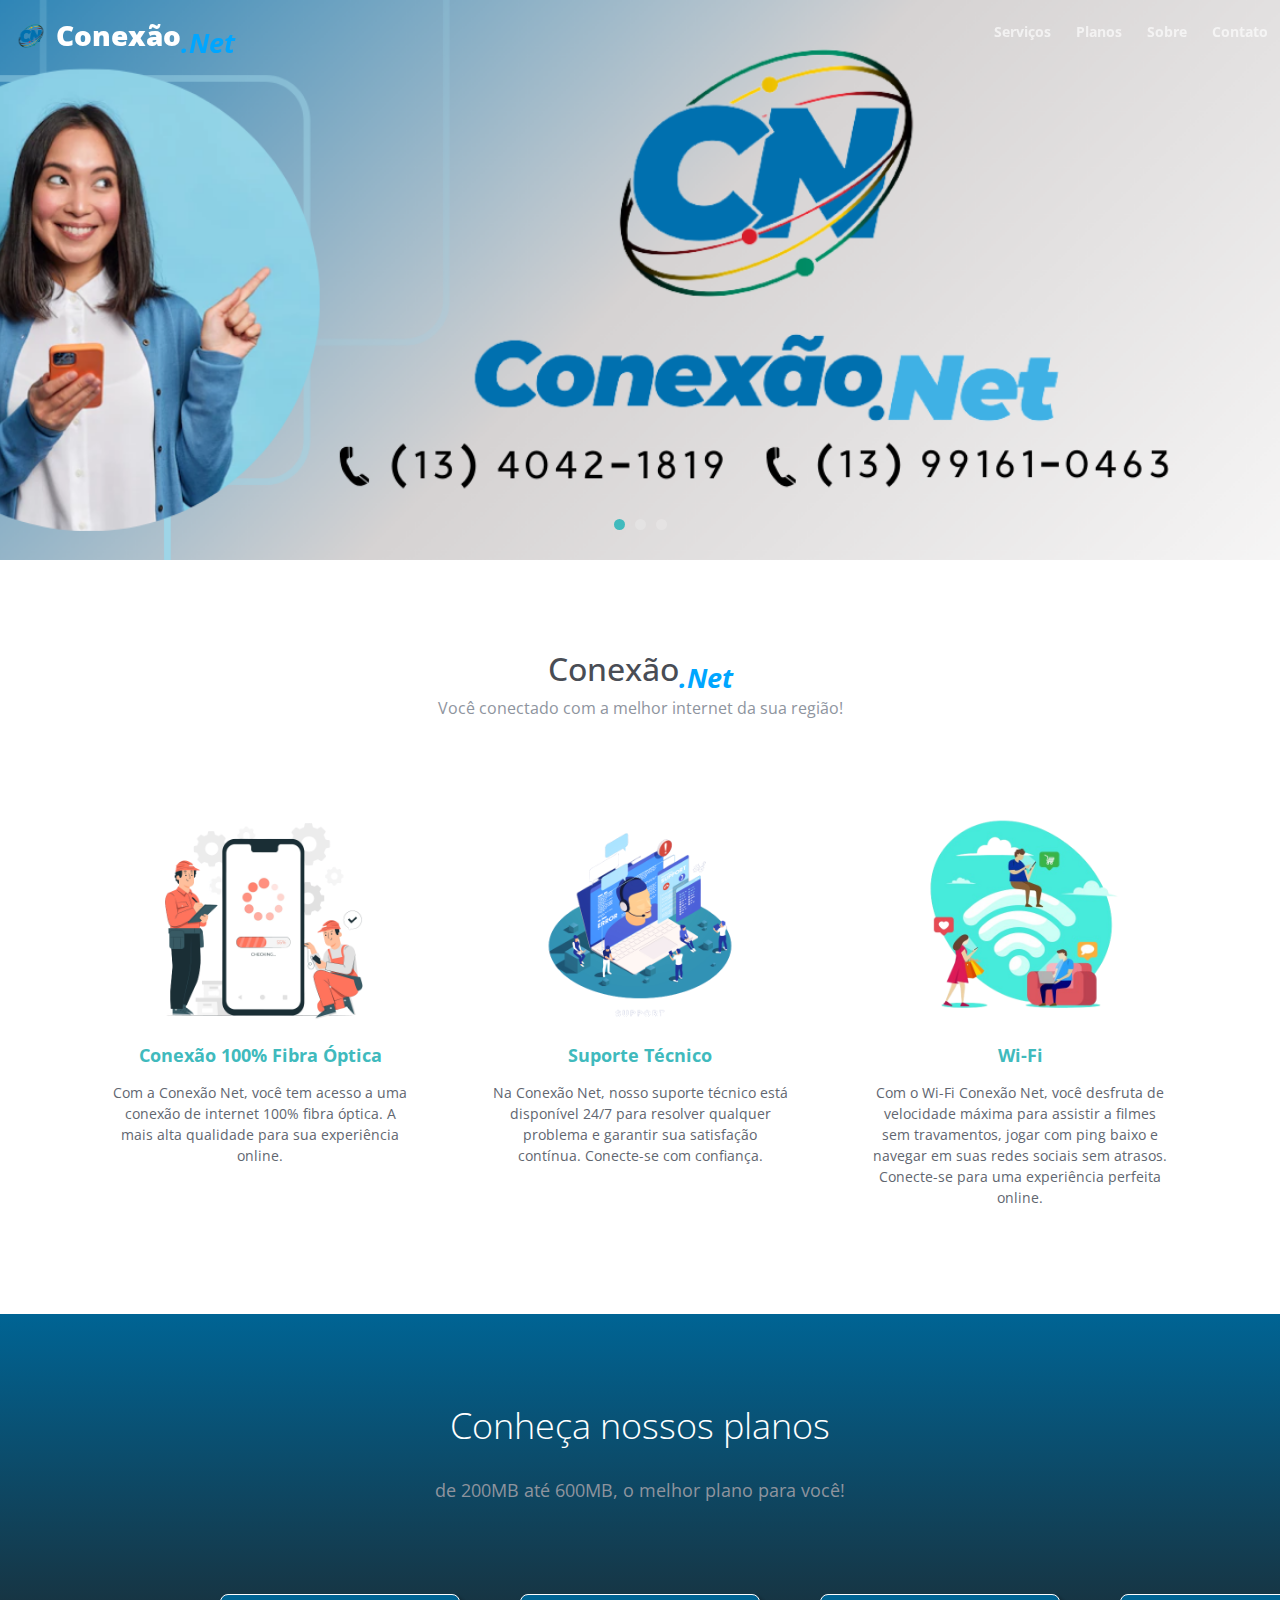
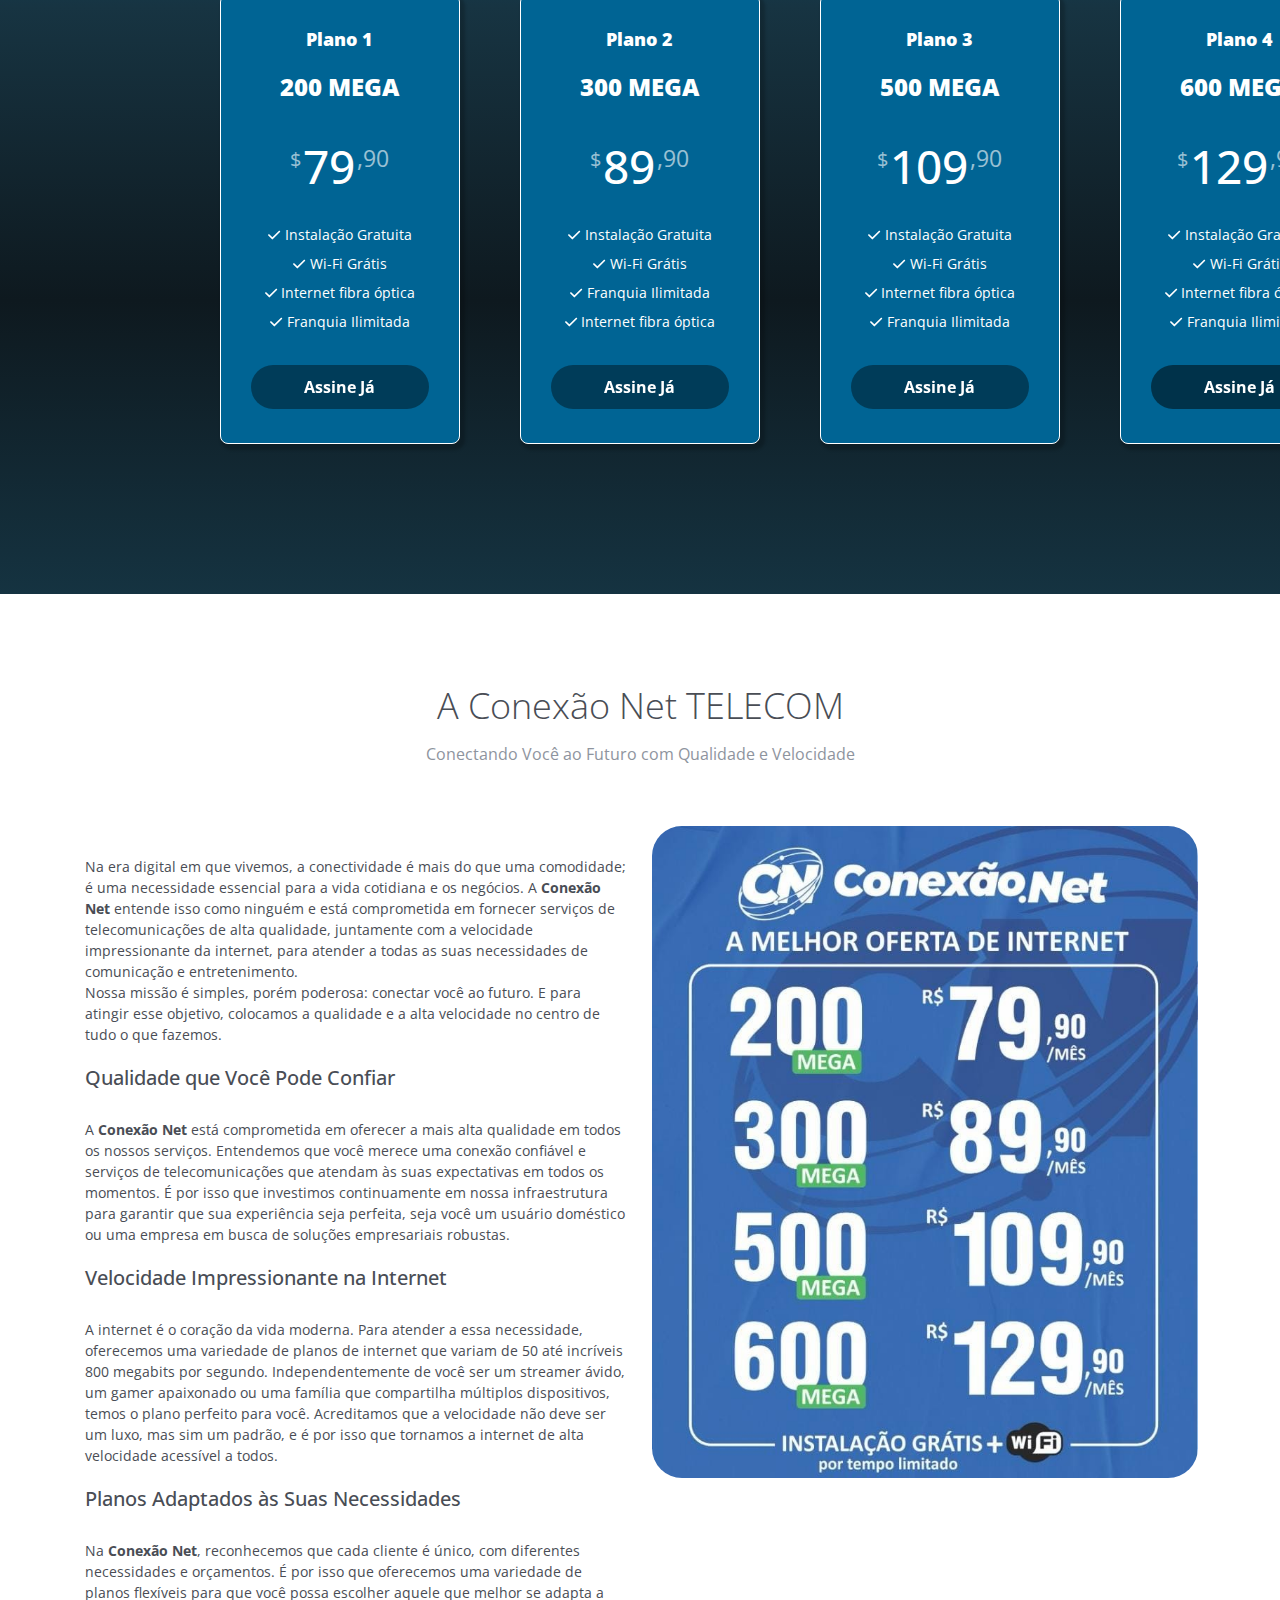
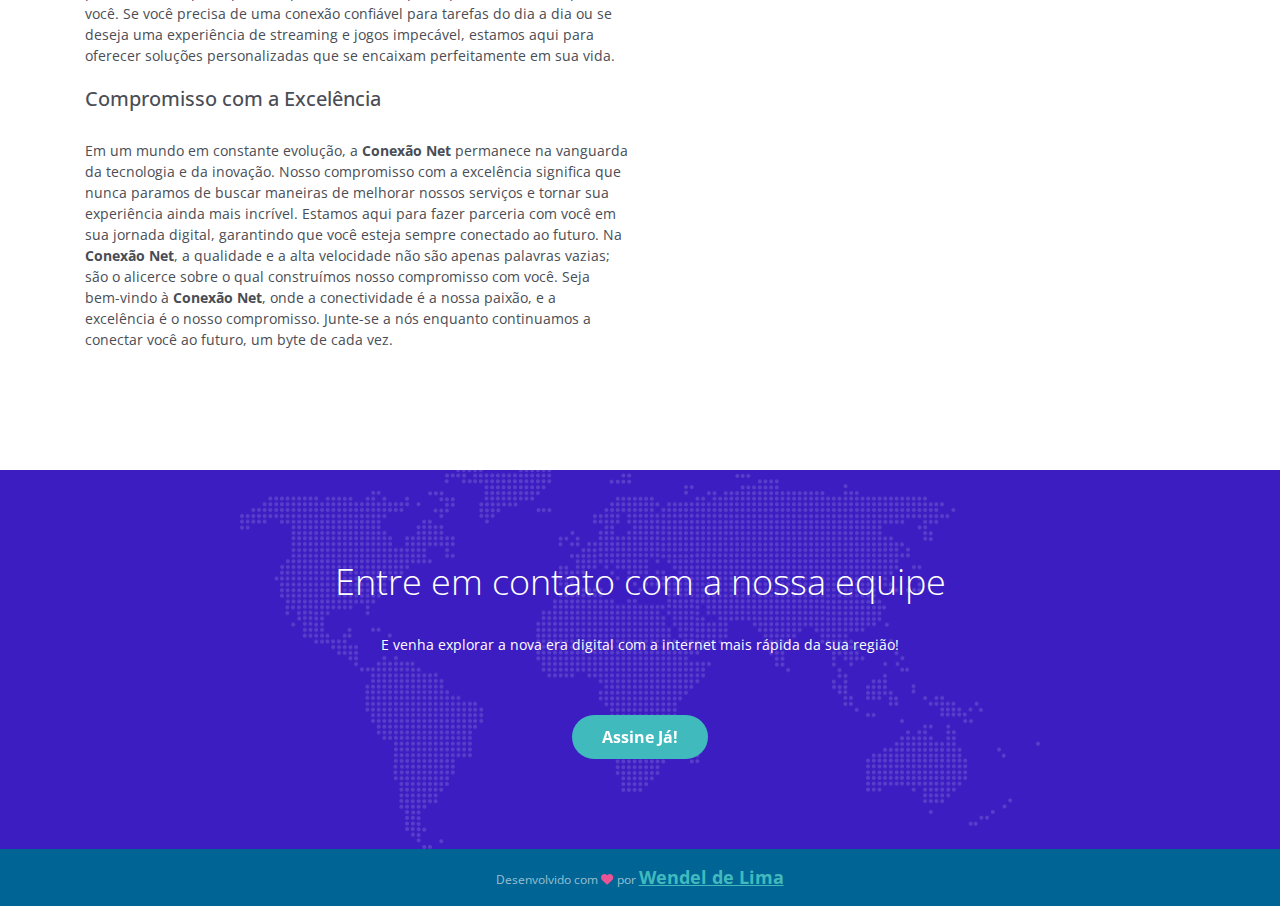
==== index.html @ 72bf48c4 "first commit" ====
<!DOCTYPE html>
<html lang="en">
  <head>
    <title>Conexão Net TELECOM</title>
    <!-- Meta -->
    <meta charset="utf-8" />
    <meta http-equiv="X-UA-Compatible" content="IE=edge" />
    <meta name="viewport" content="width=device-width, initial-scale=1.0" />
    <meta
      name="description"
      content="Bootstrap 5 landing page template for developers and startups"
    />
    <meta name="author" content="Xiaoying Riley at 3rd Wave Media" />
    <link rel="shortcut icon" href="logo.png" />
    <link
      href="https://fonts.googleapis.com/css?family=Open+Sans:300italic,400italic,600italic,700italic,800italic,400,300,600,700,800"
      rel="stylesheet"
      type="text/css"
    />
    <!-- FontAwesome JS-->
    <script defer src="assets/fontawesome/js/all.min.js"></script>
    <!-- Global CSS -->
    <link
      rel="stylesheet"
      href="assets/plugins/bootstrap/css/bootstrap.min.css"
    />
    <!-- Theme CSS -->
    <link id="theme-style" rel="stylesheet" href="assets/css/styles.css" />
  </head>

  <body>
    <!-- ******HEADER****** -->
    <header id="header" class="header">
      <nav class="main-nav navbar-expand-md" role="navigation">
        <div class="container-fluid position-relative">
          <a class="logo navbar-brand scrollto" href="#hero">
            <span class="logo-icon-wrapper"
              ><img class="logo-icon" src="assets/images/logo.png" alt="icon"
            /></span>
            <span class="text"
              ><span class="highlight">Conexão</span
              ><sub class="sub-text">.Net</sub></span
            >
          </a>
          <!--//logo-->

          <button
            class="navbar-toggler"
            type="button"
            data-bs-toggle="collapse"
            data-bs-target="#navbar-collapse"
            aria-controls="navbar-collapse"
            aria-expanded="false"
            aria-label="Toggle navigation"
          >
            <span class="icon-bar"></span>
            <span class="icon-bar"></span>
            <span class="icon-bar"></span></button
          ><!--//nav-toggle-->

          <div id="navbar-collapse" class="navbar-collapse collapse">
            <ul class="nav navbar-nav ms-md-auto">
              <li class="nav-item">
                <a class="nav-link scrollto" href="#about">Serviços</a>
              </li>
              <li class="nav-item">
                <a class="nav-link scrollto" href="#testimonials">Planos</a>
              </li>
              <li class="nav-item">
                <a class="nav-link scrollto" href="#features">Sobre</a>
              </li>
              <!-- <li class="nav-item">
                <a class="nav-link scrollto" href="#team">Team</a>
              </li>
              <li class="nav-item">
                <a class="nav-link scrollto" href="#pricing">Planos</a>
              </li> -->
              <li class="nav-item">
                <a class="nav-link scrollto" href="#contact">Contato</a>
              </li>
            </ul>
            <!--//nav-->
          </div>
          <!--//navabr-collapse-->
        </div>
        <!--//container-->
      </nav>
      <!--//main-nav-->
    </header>
    <!--//header-->

    <div id="hero" class="hero-section">
      <div
        id="hero-carousel"
        class="hero-carousel carousel carousel-fade slide"
        data-bs-ride="carousel"
        data-bs-interval="10000"
      >
        <div class="figure-holder-wrapper">
          <div class="container">
            <div class="row justify-content-end">
              <!-- <div class="figure-holder">
                <img
                  class="figure-image img-fluid"
                  src="assets/images/backgroundTop.gif"
                  alt="image"
                />
              </div> -->
              <!--//figure-holder-->
            </div>
            <!--//row-->
          </div>
          <!--//container-->
        </div>
        <!--//figure-holder-wrapper-->

        <!-- Indicators -->
        <div class="carousel-indicators">
          <button
            type="button"
            class="active"
            data-bs-slide-to="0"
            data-bs-target="#hero-carousel"
            aria-current="true"
            aria-label="Slide 1"
          ></button>
          <button
            type="button"
            data-bs-slide-to="1"
            data-bs-target="#hero-carousel"
            aria-label="Slide 2"
          ></button>
          <button
            type="button"
            data-bs-slide-to="2"
            data-bs-target="#hero-carousel"
            aria-label="Slide 3"
          ></button>
        </div>

        <!-- Wrapper for slides -->
        <div class="carousel-inner">
          <div class="carousel-item item-1 active">
            <div class="item-content container">
              <div class="item-content-inner">
                <!-- <h2 class="heading">
                  AppKit Landing is the perfect landing page template
                  <br class="d-none d-md-block" />for your product
                </h2>
                <p class="intro">
                  It helps you to build a beautiful and effective landing page
                  to promote your product or side project!
                </p>
                <a
                  class="btn btn-primary btn-cta"
                  href="https://wa.me/13991610463/?text=Ol%C3%A1%2C%20Conexão Net%20TELECOM!%20Vim%20pelo%20site%20e%20quero%20contratar%20um%20plano."
                  target="_blank"
                  >Download Now</a
                > -->
              </div>
              <!--//item-content-inner-->
            </div>
            <!--//item-content-->
          </div>
          <!--//item-->

          <div class="carousel-item item-2">
            <div class="item-content container">
              <div class="item-content-inner"></div>
              <!--//item-content-inner-->
            </div>
          </div>
          <!--//item-->

          <div class="carousel-item item-3">
            <div class="item-content container">
              <div class="item-content-inner">
                <!-- <h2 class="heading">Ready to build outstanding product?</h2>
                <p class="intro">
               
                </p>
                <a
                  class="btn btn-primary btn-cta"
                  href="https://wa.me/13991610463/?text=Ol%C3%A1%2C%20Conexão Net%20TELECOM!%20Vim%20pelo%20site%20e%20quero%20contratar%20um%20plano."
                  target="_blank"
                  >Get Started</a
                > -->
              </div>
              <!--//item-content-inner-->
            </div>
          </div>
          <!--//item-->
        </div>
        <!--//carousel-inner-->
      </div>
      <!--//carousel-->
    </div>
    <!--//hero-->

    <div id="about" class="about-section">
      <div class="container text-center">
        <h2 class="text">
          <span class="highlight">Conexão</span><sub class="sub-text">.Net</sub>
        </h2>
        <p class="intro">Você conectado com a melhor internet da sua região!</p>
        <!-- <ul class="technologies list-inline">
          <li class="list-inline-item">
            <img src="assets/images/logo-html5.svg" alt="HTML5" />
          </li>
          <li class="list-inline-item">
            <img src="assets/images/logo-css3.svg" alt="CSS3" />
          </li>
          <li class="list-inline-item">
            <img src="assets/images/logo-bootstrap.svg" alt="Bootstrap" />
          </li>
          <li class="list-inline-item">
            <img src="assets/images/logo-js.svg" alt="JavaScript" />
          </li>
          <li class="list-inline-item">
            <img src="assets/images/logo-sass.svg" alt="Sass" />
          </li>
        </ul> -->

        <div class="items-wrapper row">
          <div class="item col-md-4 col-12">
            <div class="item-inner">
              <div class="figure-holder">
                <img
                  class="figure-image fig-img"
                  src="assets/images/figure-1.png"
                  alt="image"
                />
              </div>
              <!--//figure-holder-->
              <h3 class="item-title">Conexão 100% Fibra Óptica</h3>
              <div class="item-desc mb-3">
                Com a Conexão Net, você tem acesso a uma conexão de internet
                100% fibra óptica. A mais alta qualidade para sua experiência
                online.
              </div>
              <!--//item-desc-->
            </div>
            <!--//item-inner-->
          </div>
          <!--//item-->
          <div class="item col-md-4 col-12">
            <div class="item-inner">
              <div class="figure-holder">
                <img
                  class="figure-image"
                  src="assets/images/figure-2.png"
                  alt="image"
                />
              </div>
              <!--//figure-holder-->
              <h3 class="item-title">Suporte Técnico</h3>
              <div class="item-desc mb-3">
                Na Conexão Net, nosso suporte técnico está disponível 24/7 para
                resolver qualquer problema e garantir sua satisfação contínua.
                Conecte-se com confiança.
              </div>
              <!--//item-desc-->
            </div>
            <!--//item-inner-->
          </div>
          <!--//item-->
          <div class="item col-md-4 col-12">
            <div class="item-inner">
              <div class="figure-holder">
                <img
                  class="figure-image"
                  src="assets/images/figure-3.png"
                  alt="image"
                />
              </div>
              <!--//figure-holder-->
              <h3 class="item-title">Wi-Fi</h3>
              <div class="item-desc mb-3">
                Com o Wi-Fi Conexão Net, você desfruta de velocidade máxima para
                assistir a filmes sem travamentos, jogar com ping baixo e
                navegar em suas redes sociais sem atrasos. Conecte-se para uma
                experiência perfeita online.
              </div>
              <!--//item-desc-->
            </div>
            <!--//item-inner-->
          </div>
          <!--//item-->
        </div>
        <!--//items-wrapper-->
      </div>
      <!--//container-->
    </div>
    <!--//about-section-->

    <div id="testimonials" class="testimonials-section text-center">
      <h2 class="section-title text-center">Conheça nossos planos</h2>
      <div class="intro text-center">
        de 200MB até 600MB, o melhor plano para você!
      </div>
      <div class="pricing-wrapper">
        <div class="item items col-md-4 col-12">
          <div class="item-inner">
            <h3 class="item-heading">
              Plano 1<br />
              <span class="item-heading-desc"><b>200 MEGA</b><br /> </span>
            </h3>
            <div class="price-figure">
              <span class="currency">$</span>
              <span class="number">79</span>
              <span class="cent">,90</span>
            </div>
            <!--//price-figure-->
            <ul class="list-unstyled mb-3">
              <li class="mb-2">
                <i class="fa-solid fa-check"></i> Instalação Gratuita
              </li>
              <li class="mb-2">
                <i class="fa-solid fa-check"></i> Wi-Fi Grátis
              </li>
              <li class="mb-2">
                <i class="fa-solid fa-check"></i> Internet fibra óptica
              </li>
              <li class="mb-2">
                <i class="fa-solid fa-check"></i> Franquia Ilimitada
              </li>
            </ul>

            <a
              class="btn btn-inverse btn-hover btn-cta"
              href="https://wa.me/13991610463/?text=Ol%C3%A1%2C%20Conexão Net%20TELECOM!%20Vim%20pelo%20site%20e%20quero%20contratar%20um%20plano."
              >Assine Já</a
            >
          </div>
          <!--//item-inner-->
        </div>
        <!--//item-->
        <div class="item items col-md-4 col-12">
          <div class="item-inner">
            <h3 class="item-heading">
              Plano 2<br />
              <span class="item-heading-desc"><b>300 MEGA</b> <br /> </span>
            </h3>

            <div class="price-figure">
              <span class="currency">$</span>
              <span class="number">89</span>
              <span class="cent">,90</span>
            </div>
            <!--//price-figure-->
            <ul class="list-unstyled mb-3">
              <li class="mb-2">
                <i class="fa-solid fa-check"></i> Instalação Gratuita
              </li>
              <li class="mb-2">
                <i class="fa-solid fa-check"></i> Wi-Fi Grátis
              </li>
              <li class="mb-2">
                <i class="fa-solid fa-check"></i> Franquia Ilimitada
              </li>
              <li class="mb-2">
                <i class="fa-solid fa-check"></i> Internet fibra óptica
              </li>
            </ul>
            <a
              class="btn btn-inverse btn-hover btn-cta"
              href="https://wa.me/13991610463/?text=Ol%C3%A1%2C%20Conexão Net%20TELECOM!%20Vim%20pelo%20site%20e%20quero%20contratar%20um%20plano."
              >Assine Já</a
            >
          </div>
          <!--//item-inner-->
        </div>
        <!--//item-->

        <div class="item items col-md-4 col-12">
          <div class="item-inner">
            <h3 class="item-heading">
              Plano 3<br />
              <span class="item-heading-desc"><b>500 MEGA</b> <br /> </span>
            </h3>
            <div class="price-figure">
              <span class="currency">$</span>
              <span class="number">109</span>
              <span class="cent">,90</span>
            </div>
            <!--//price-figure-->
            <ul class="list-unstyled mb-3">
              <li class="mb-2">
                <i class="fa-solid fa-check"></i> Instalação Gratuita
              </li>
              <li class="mb-2">
                <i class="fa-solid fa-check"></i> Wi-Fi Grátis
              </li>
              <li class="mb-2">
                <i class="fa-solid fa-check"></i> Internet fibra óptica
              </li>
              <li class="mb-2">
                <i class="fa-solid fa-check"></i> Franquia Ilimitada
              </li>
            </ul>

            <a
              class="btn btn-inverse btn-hover btn-cta"
              href="https://wa.me/13991610463/?text=Ol%C3%A1%2C%20Conexão Net%20TELECOM!%20Vim%20pelo%20site%20e%20quero%20contratar%20um%20plano."
              target="_blank"
              >Assine Já</a
            >
          </div>
          <!--//item-inner-->
        </div>
        <!--//item-->

        <div class="item items col-md-4 col-12">
          <div class="item-inner">
            <h3 class="item-heading">
              Plano 4<br /><span class="item-heading-desc"
                ><b>600 MEGA</b> <br />
              </span>
            </h3>
            <div class="price-figure">
              <span class="currency">$</span>
              <span class="number">129</span>
              <span class="cent">,90</span>
            </div>
            <!--//price-figure-->
            <ul class="list-unstyled mb-3">
              <li class="mb-2">
                <i class="fa-solid fa-check"></i> Instalação Gratuita
              </li>
              <li class="mb-2">
                <i class="fa-solid fa-check"></i> Wi-Fi Grátis
              </li>
              <li class="mb-2">
                <i class="fa-solid fa-check"></i> Internet fibra óptica
              </li>
              <li class="mb-2">
                <i class="fa-solid fa-check"></i> Franquia Ilimitada
              </li>
            </ul>
            <a
              class="btn btn-inverse btn-hover hover btn-cta"
              href="https://wa.me/13991610463/?text=Ol%C3%A1%2C%20Conexão Net%20TELECOM!%20Vim%20pelo%20site%20e%20quero%20contratar%20um%20plano."
              >Assine Já</a
            >
          </div>
          <!--//item-inner-->
        </div>
        <!--//item-->
      </div>
      <!--//pricing-wrapper-->
      <div class="container text-center">
        <div class="pricing-wrapper row">
          <!--//item-->

          <!--//item-->

          <!--//item-inner-->
        </div>
        <!--//item-->
      </div>
      <!--//pricing-wrapper-->
      <!--//container-->
    </div>
    <!--//testimonials-->

    <div id="features" class="features-section">
      <div class="container text-center">
        <h2 class="section-title">A Conexão Net TELECOM</h2>
        <p class="intro">
          Conectando Você ao Futuro com Qualidade e Velocidade
        </p>

        <div class="tabbed-area row">
          <!-- Nav tabs -->
          <div
            class="feature-nav nav nav-pill flex-column col-lg-6 col-md-12 col-12 order-0 order-md-0"
            role="tablist"
            aria-orientation="vertical"
          >
            <span>
              Na era digital em que vivemos, a conectividade é mais do que uma
              comodidade; é uma necessidade essencial para a vida cotidiana e os
              negócios. A <b>Conexão Net</b> entende isso como ninguém e está
              comprometida em fornecer serviços de telecomunicações de alta
              qualidade, juntamente com a velocidade impressionante da internet,
              para atender a todas as suas necessidades de comunicação e
              entretenimento.
            </span>
            <span>
              Nossa missão é simples, porém poderosa: conectar você ao futuro. E
              para atingir esse objetivo, colocamos a qualidade e a alta
              velocidade no centro de tudo o que fazemos.
            </span>
            <br />
            <h5>Qualidade que Você Pode Confiar</h5>
            <br />

            <span>
              A <b>Conexão Net</b> está comprometida em oferecer a mais alta
              qualidade em todos os nossos serviços. Entendemos que você merece
              uma conexão confiável e serviços de telecomunicações que atendam
              às suas expectativas em todos os momentos. É por isso que
              investimos continuamente em nossa infraestrutura para garantir que
              sua experiência seja perfeita, seja você um usuário doméstico ou
              uma empresa em busca de soluções empresariais robustas.
            </span>
            <br />

            <h5>Velocidade Impressionante na Internet</h5>
            <br />
            <span>
              A internet é o coração da vida moderna. Para atender a essa
              necessidade, oferecemos uma variedade de planos de internet que
              variam de 50 até incríveis 800 megabits por segundo.
              Independentemente de você ser um streamer ávido, um gamer
              apaixonado ou uma família que compartilha múltiplos dispositivos,
              temos o plano perfeito para você. Acreditamos que a velocidade não
              deve ser um luxo, mas sim um padrão, e é por isso que tornamos a
              internet de alta velocidade acessível a todos.
            </span>
            <br />
            <h5>Planos Adaptados às Suas Necessidades</h5>
            <br />
            <span>
              Na <b>Conexão Net</b>, reconhecemos que cada cliente é único, com
              diferentes necessidades e orçamentos. É por isso que oferecemos
              uma variedade de planos flexíveis para que você possa escolher
              aquele que melhor se adapta a você. Se você precisa de uma conexão
              confiável para tarefas do dia a dia ou se deseja uma experiência
              de streaming e jogos impecável, estamos aqui para oferecer
              soluções personalizadas que se encaixam perfeitamente em sua vida.
            </span>
            <br />
            <h5>Compromisso com a Excelência</h5>
            <br />
            <span>
              Em um mundo em constante evolução, a <b>Conexão Net</b> permanece
              na vanguarda da tecnologia e da inovação. Nosso compromisso com a
              excelência significa que nunca paramos de buscar maneiras de
              melhorar nossos serviços e tornar sua experiência ainda mais
              incrível. Estamos aqui para fazer parceria com você em sua jornada
              digital, garantindo que você esteja sempre conectado ao futuro. Na
              <b>Conexão Net</b>, a qualidade e a alta velocidade não são apenas
              palavras vazias; são o alicerce sobre o qual construímos nosso
              compromisso com você. Seja bem-vindo à <b>Conexão Net</b>, onde a
              conectividade é a nossa paixão, e a excelência é o nosso
              compromisso. Junte-se a nós enquanto continuamos a conectar você
              ao futuro, um byte de cada vez.
            </span>
          </div>

          <!-- Tab panes -->
          <div
            class="feature-content tab-content col-lg-6 col-md-8 col-12 order-1 order-md-0"
          >
            <div
              role="tabpanel"
              class="tab-pane fade show active"
              id="feature-1"
            >
              <img
                class="img-fluid img-about"
                src="assets/images/feature-1.jpeg"
                alt="screenshot"
              />
            </div>
          </div>
          <!--//feature-content-->
        </div>
        <!--//tabbed-area-->
      </div>
      <!--//container-->
    </div>
    <!--//features-->
    <!-- 
    <div class="team-section" id="team">
      <div class="container text-center">
        <h2 class="section-title">Our Team</h2>
        <div class="story">
          <p>
            Introduce your team here. Lorem ipsum dolor sit amet, consectetuer
            adipiscing elit. Aenean commodo ligula eget dolor. Aenean massa. Cum
            sociis natoque penatibus et magnis dis parturient montes, nascetur
            ridiculus mus. Integer tincidunt. Cras dapibus. Vivamus elementum
            semper nisi. Aenean vulputate eleifend tellus. Aenean leo ligula,
            porttitor eu, consequat vitae, eleifend ac, enim. Aliquam lorem
            ante, dapibus in, viverra quis, feugiat a, tellus. Phasellus viverra
            nulla ut metus varius laoreet. Quisque rutrum. Aenean imperdiet.
            Etiam ultricies nisi vel augue
          </p>
        </div>
        <div class="members-wrapper row">
          <div class="item col-md-6 col-12">
            <div class="item-inner">
              <div class="profile mb-3">
                <img
                  class="profile-image"
                  src="assets/images/team-1.png"
                  alt="image"
                />
              </div>

              <div class="member-content">
                <h3 class="member-name">Sara Doe</h3>
                <div class="member-title">Product Designer</div>
                <ul class="social list-inline">
                  <li class="list-inline-item">
                    <a class="twitter" href="#" target="_blank"
                      ><i class="fab fa-twitter"></i
                    ></a>
                  </li>
                  <li class="list-inline-item">
                    <a class="facebook" href="#" target="_blank"
                      ><i class="fab fa-facebook-f"></i
                    ></a>
                  </li>
                  <li class="list-inline-item">
                    <a class="dribbble" href="#" target="_blank"
                      ><i class="fab fa-dribbble"></i
                    ></a>
                  </li>
                  <li class="list-inline-item">
                    <a class="medium" href="#" target="_blank"
                      ><i class="fab fa-medium-m"></i
                    ></a>
                  </li>
                </ul>
                <div class="member-desc">
                  <p>
                    Sara is the product designer behind XYZ. Lorem ipsum dolor
                    sit amet, consectetur adipiscing elit. Nam tempus neque sed
                    leo pharetra, rutrum ultrices neque varius. Follow her on
                    <a href="#">Twitter</a>.
                  </p>
                </div> -->
    <!--//member-desc-->
    <!-- </div> -->
    <!--//member-content-->
    <!-- </div> -->
    <!--//item-inner-->
    <!-- </div> -->
    <!--//item-->
    <!-- <div class="item col-md-6 col-12">
            <div class="item-inner">'      w'
              <div class="profile mb-3">
                <img
                  class="profile-image"
                  src="assets/images/team-2.png"
                  alt="Tom Najdek"
                />
              </div>

              <div class="member-content">
                <h3 class="member-name">Nick Doe</h3>
                <div class="member-title">Full-Stack Developer</div>
                <ul class="social list-inline">
                  <li class="list-inline-item">
                    <a class="twitter" href="#" target="_blank"
                      ><i class="fab fa-twitter"></i
                    ></a>
                  </li>
                  <li class="list-inline-item">
                    <a href="#" target="_blank"
                      ><i class="fa-solid fa-globe"></i
                    ></a>
                  </li>
                  <li class="list-inline-item">
                    <a class="linkedin" href="#" target="_blank"
                      ><i class="fa-brands fa-linkedin-in"></i
                    ></a>
                  </li>
                  <li class="list-inline-item">
                    <a class="github" href="#" target="_blank"
                      ><i class="fab fa-github"></i
                    ></a>
                  </li>
                </ul>
                <div class="member-desc">
                  <p>
                    Nick is a full-stack developer specialising in building XYZ.
                    Follow him on <a href="#" target="_blank">Twitter</a> for
                    fresh developer tips and check out his
                    <a href="#" target="_blank">Github</a> for useful
                    open-source tools.
                  </p>
                </div> -->
    <!--//member-desc-->
    <!-- </div> -->
    <!--//member-content-->
    <!-- </div> -->
    <!--//item-inner-->
    <!-- </div> -->
    <!--//item-->
    <!-- </div> -->
    <!--//members-wrapper-->
    <!-- <div class="text-center mt-5">
          <a
            class="btn btn-cta btn-primary"
            href="https://wa.me/13991610463/?text=Ol%C3%A1%2C%20Conexão Net%20TELECOM!%20Vim%20pelo%20site%20e%20quero%20contratar%20um%20plano."
            target="_blank"
            >Contact Us</a
          >
        </div>
      </div>
    </div> -->
    <!--//team-section-->

    <!--//pricing-section-->
    <div id="contact" class="contact-section">
      <div class="container text-center">
        <h2 class="section-title">Entre em contato com a nossa equipe</h2>
        <div class="contact-content">
          <p>
            E venha explorar a nova era digital com a internet mais rápida da
            sua região!
          </p>
        </div>
        <a
          class="btn btn-cta btn-hover btn-primary"
          href="https://wa.me/13991610463/?text=Ol%C3%A1%2C%20Conexão Net%20TELECOM!%20Vim%20pelo%20site%20e%20quero%20contratar%20um%20plano."
          >Assine Já!</a
        >
      </div>
      <!--//container-->
    </div>
    <!--//contact-section-->

    <footer class="footer text-center">
      <div class="container">
        <!--/* This template is free as long as you keep the footer attribution link. If you'd like to use the template without the attribution link, you can buy the commercial license via our website: themes.3rdwavemedia.com Thank you for your support. :) */-->
        <small class="copyright"
          >Desenvolvido com <span class="sr-only">love</span
          ><i class="fa-solid fa-heart"></i> por
          <a
            class="txt-wdl"
            href="https://www.linkedin.com/in/wendel-de-lima-74b6b01a1/"
            target="_blank"
            ><b>Wendel de Lima</b></a
          ></small
        >
      </div>
      <!--//container-->
    </footer>

    <!-- Javascript -->
    <script src="assets/plugins/bootstrap/js/bootstrap.min.js"></script>
    <script src="assets/plugins/gumshoe/gumshoe.polyfills.min.js"></script>
    <script src="assets/js/main.js"></script>
  </body>
</html>
---- assets/css/styles.css ----
/*   
 * Template Name: Appkit Landing - Responsive Website Template for Developers
 * Version: 2.0
 * Author: Xiaoying Riley
 * Twitter: @3rdwave_themes
 * Website: https://themes.3rdwavemedia.com/
*/
body {
  font-family: "Open Sans", arial, sans-serif;
  color: #494d55;
  font-size: 14px;
  -webkit-font-smoothing: antialiased;
  -moz-osx-font-smoothing: grayscale;
}

p {
  margin-bottom: 15px;
  line-height: 1.5;
}

a {
  color: black;
  -webkit-transition: all 0.4s ease-in-out;
  -moz-transition: all 0.4s ease-in-out;
  -ms-transition: all 0.4s ease-in-out;
  -o-transition: all 0.4s ease-in-out;
}

a:hover {
  text-decoration: underline;
  color: #339597;
}

a:active {
  text-decoration: none;
}

a:focus {
  text-decoration: none;
}

.btn,
a.btn {
  -webkit-transition: all 0.4s ease-in-out;
  -moz-transition: all 0.4s ease-in-out;
  -ms-transition: all 0.4s ease-in-out;
  -o-transition: all 0.4s ease-in-out;
  font-weight: 600;
  font-size: 14px;
  line-height: 1.5;
  text-decoration: none;
}

.btn .fa,
a.btn .fa {
  margin-right: 5px;
}

.btn:focus,
a.btn:focus {
  -webkit-box-shadow: none;
  -moz-box-shadow: none;
  box-shadow: none;
}

.btn-cta,
a.btn-cta {
  font-weight: bold;
  font-size: 16px;
  padding: 10px 30px;
}

.btn-primary {
  background: #40babd;
  border: 1px solid #40babd;
  color: #fff;
}

.btn-primary:hover,
.btn-primary:focus,
.btn-primary:active,
.btn-primary.active,
.btn-primary.hover {
  background: #3aa7aa;
  color: #fff;
  border: 1px solid #3aa7aa;
}

.btn-inverse {
  background: rgba(0, 0, 0, 0.4);
  border: 1px solid transparent;
  color: #fff;
}

.btn-inverse:hover,
.btn-inverse:focus,
.btn-inverse:active,
.btn-inverse.active,
.btn-inverse.hover {
  background: rgba(0, 0, 0, 0.5);
  color: #fff;
  border: 1px solid transparent;
}

.carousel-fade .carousel-inner .item {
  transition-property: opacity;
}

.carousel-fade .carousel-inner .item,
.carousel-fade .carousel-inner .active.left,
.carousel-fade .carousel-inner .active.right {
  opacity: 0;
}

.carousel-fade .carousel-inner .active,
.carousel-fade .carousel-inner .next.left,
.carousel-fade .carousel-inner .prev.right {
  opacity: 1;
}

.carousel-fade .carousel-inner .next,
.carousel-fade .carousel-inner .prev,
.carousel-fade .carousel-inner .active.left,
.carousel-fade .carousel-inner .active.right {
  left: 0;
  transform: translate3d(0, 0, 0);
}

.carousel-fade .carousel-control {
  z-index: 2;
}

.carousel-indicators {
  bottom: 30px;
  margin-bottom: 0;
  z-index: 10;
}

.carousel-indicators button[data-bs-target] {
  background-color: rgba(255, 255, 255, 0.4);
  border: none;
  width: 11px;
  height: 11px;
  margin-left: 5px;
  margin-right: 5px;
  -webkit-border-radius: 50%;
  -moz-border-radius: 50%;
  -ms-border-radius: 50%;
  -o-border-radius: 50%;
  border-radius: 50%;
  -moz-background-clip: padding;
  -webkit-background-clip: padding-box;
  background-clip: padding-box;
}

.carousel-indicators button[data-bs-target].active {
  background-color: #40babd;
  width: 11px;
  height: 11px;
}

/* ======= Header ======= */
.header {
  position: fixed;
  width: 100%;
  z-index: 30;
  height: 60px;
  -webkit-transition: none;
  -moz-transition: none;
  -ms-transition: none;
  -o-transition: none;
}
.sub-text{
  color: #00a6ff;
  font-size: 1.7rem;
  font-weight: bold;
  font-style: italic;
}
.header.header-scrolled {
  background: #fff;
  -webkit-box-shadow: 0 0 4px rgba(0, 0, 0, 0.5);
  -moz-box-shadow: 0 0 4px rgba(0, 0, 0, 0.5);
  box-shadow: 0 0 4px rgba(0, 0, 0, 0.5);
}

.header.header-scrolled a {
  color: #054786;
}

.header.header-scrolled .logo {
  color: #184f82;
  top: 0;
}

.header.header-scrolled .logo:focus {
  color: #494d55;
}

.header.header-scrolled .logo .logo-icon-wrapper {
  background: transparent;
  width: 40px;
  height: 40px;
  -webkit-border-radius: 50%;
  -moz-border-radius: 50%;
  -ms-border-radius: 50%;
  -o-border-radius: 50%;
  border-radius: 50%;
  -moz-background-clip: padding;
  -webkit-background-clip: padding-box;
  background-clip: padding-box;
  text-align: center;
}

.header.header-scrolled .logo .logo-icon {
  width: 20px;
  height: 20px;
  margin-right: 0;
}

.header.header-scrolled .main-nav .nav .nav-link {
  color: #616670;
}

.header.header-scrolled .main-nav .nav .nav-link:hover {
  color: #555963;
}

.header.header-scrolled .main-nav .nav .active .nav-link {
  color: #494d55;
  border-bottom: 4px solid #40babd;
}

.header a {
  color: #fff;
  -webkit-transition: none;
  -moz-transition: none;
  -ms-transition: none;
  -o-transition: none;
}

.header a:hover,
.header a:focus {
  text-decoration: none;
  color: white;
}

.header .logo {
  margin: 0;
  font-size: 28px;
  text-decoration: none;
  position: absolute;
  left: 1rem;
  top: 8px;
}

.header .logo:focus {
  color: white;
}

.header .logo .logo-icon-wrapper {
  margin-right: 3px;
  position: relative;
  display: inline-block;
  top: -3px;
  line-height: 1.2;
}

.header .logo .logo-icon {
  width: 30px;
  height: 30px;
}

.header .logo .highlight {
  font-weight: 800;
}

.main-nav {
  margin-top: 6px;
}

.main-nav .navbar-toggler {
  margin-right: 0;
  margin-top: 0;
  background: none;
  position: absolute;
  padding: 8px 10px;
  right: 10px;
  top: 8px;
  background: rgba(0, 0, 0, 0.8);
  -webkit-border-radius: 2px;
  -moz-border-radius: 2px;
  -ms-border-radius: 2px;
  -o-border-radius: 2px;
  border-radius: 2px;
  -moz-background-clip: padding;
  -webkit-background-clip: padding-box;
  background-clip: padding-box;
}

.main-nav .navbar-toggler:focus {
  outline: none;
}

.main-nav .navbar-toggler .icon-bar {
  display: block;
  background-color: #fff;
  height: 3px;
  width: 22px;
  -webkit-border-radius: 1px;
  -moz-border-radius: 1px;
  -ms-border-radius: 1px;
  -o-border-radius: 1px;
  border-radius: 1px;
  -moz-background-clip: padding;
  -webkit-background-clip: padding-box;
  background-clip: padding-box;
}

.main-nav .navbar-toggler .icon-bar + .icon-bar {
  margin-top: 4px;
}

.main-nav .navbar-toggler:hover .icon-bar {
  background-color: #fff;
}

.main-nav .nav .nav-item {
  font-weight: normal;
  font-size: 14px;
  margin-right: 30px;
}

.main-nav .nav .nav-item .nav-link {
  color: rgba(255, 255, 255, 0.65);
  font-weight: 700;
}

.main-nav .nav .nav-item .nav-link:hover {
  color: #fff;
  background: none;
}

.main-nav .nav .nav-item .nav-link:focus {
  outline: none;
  background: none;
}

.main-nav .nav .nav-item .nav-link:active {
  outline: none;
  background: none;
}

.main-nav .nav .nav-item:last-child {
  margin-right: 0;
}

.main-nav .nav.active .nav-link {
  position: relative;
  background: none;
  color: #fff;
}

.nav > li > a {
  padding-left: 5px;
  padding-right: 5px;
}

.nav-link {
  padding: 15px;
}

/* ====== Footer ====== */
.footer {
  background: #006494;
  color: rgba(255, 255, 255, 0.6);
  padding: 15px 0;
}

.footer a {
  color: #40babd;
}

.footer .fa-heart {
  color: #ea5395;
}

/* ======= Hero Section ======= */
.hero-section {
  min-height: 560px;
  background:transparent;
  position: relative;
}

.hero-section .figure-holder-wrapper {
  position: absolute;
  left: 0;
  bottom: 0;
  width: 100%;
  overflow: hidden;
}

.hero-section .figure-holder {
  position: relative;
  height: 560px;
  width: 100%;
}

.hero-section .figure-holder .figure-image {
  position: absolute;
  bottom: 0;
  right: 15px;
  z-index: 10;
}

.hero-carousel {
  height: 560px;
  color: #fff;
}

.hero-carousel .carousel-inner .carousel-item {
  height: 560px;
  background-position: center center;
}

.hero-carousel .carousel-inner .item-1 {
  background-image: url("../images/hero-1.png");
  -webkit-background-size: cover;
  -moz-background-size: cover;
  -o-background-size: cover;
  background-size: cover;
}

.hero-carousel .carousel-inner .item-2 {
  background-image: url("../images/hero-2.png");
  -webkit-background-size: cover;
  -moz-background-size: cover;
  -o-background-size: cover;
  background-size: cover;
}

.hero-carousel .carousel-inner .item-3 {
  background-image: url("../images/hero-3.png");
  -webkit-background-size: cover;
  -moz-background-size: cover;
  -o-background-size: cover;
  background-size: cover;
}

/* Estilos para telas menores (por exemplo, dispositivos móveis) */
@media (max-width: 768px) {
  .item-1 {
    background-image: none !important;
  }
  .item-2 {
    background-image: none !important;
  }
  .item-3 {
    background-image: none !important;
  }
  .hero-carousel {
    display: none;
    /* background-image: url("../images/mobile-hero.png"); */
    background-color: transparent;
  }
  .hero-section {
    background-image: url("../images/mobile-hero.png");
    background-size: contain;
    background-repeat: no-repeat;
    height: 100%; /* Ajuste conforme necessário */
     width: 100%;
  } 

  .hero-section .figure-holder-wrapper {
    display: none; /* Esconder a figura de imagem em dispositivos móveis, se necessário */
  }

  .hero-carousel {
    height: auto; /* Ajustar a altura automaticamente para o conteúdo */
  }

  .hero-carousel .carousel-inner .carousel-item {
    height: auto;
  }
}

.hero-carousel .carousel-inner .heading {
  font-size: 30px;
  line-height: 1.4;
  font-weight: bold;
  margin-top: 0;
  margin-bottom: 15px;
}

.hero-carousel .carousel-inner .intro {
  font-size: 18px;
}

.hero-carousel .carousel-inner .intro + .btn {
  margin-top: 15px;
}

/* ======= About Section ======= */
.about-section {
  padding-top: 90px;
}

.about-section .section-title {
  margin: 0;
  margin-bottom: 15px;
  font-size: 36px;
  font-weight: 300;
}

.about-section .intro {
  color: #8e949e;
  font-size: 16px;
  max-width: 760px;
  margin: 0 auto;
  margin-bottom: 60px;
}

.about-section .items-wrapper {
  margin-bottom: 60px;
}

.about-section .items-wrapper .figure-holder {
  margin-bottom: 15px;
  vertical-align: bottom;
}

.about-section .items-wrapper .figure-image {
  max-width: 220px;
}

.about-section .items-wrapper .item-inner {
  padding: 30px;
}

.about-section .items-wrapper .item-title {
  color: #40babd;
  font-size: 18px;
  font-weight: bold;
  margin: 0;
  margin-bottom: 15px;
}

.about-section .items-wrapper .item-desc {
  color: #616670;
}

.technologies {
  margin-bottom: 30px;
}

.technologies .list-inline-item {
  margin-right: 15px;
}

.technologies .list-inline-item:last-child {
  margin-right: 0;
}

.testimonials {
  background: #40babd;
}

.testimonials-inner {
  padding: 60px 30px;
  position: relative;
  max-width: 800px;
}

.testimonials-inner .profile-holder {
  position: absolute;
  left: 30px;
  text-align: center;
}

.testimonials-inner .profile-image {
  display: inline-block;
  margin: 0 auto;
}

.testimonials-inner .quote {
  background: rgba(0, 0, 0, 0.2);
  color: #fff;
  margin-left: 130px;
  border-left: none;
  margin-bottom: 0;
  font-size: 14px;
  min-height: 100px;
  -webkit-border-radius: 4px;
  -moz-border-radius: 4px;
  -ms-border-radius: 4px;
  -o-border-radius: 4px;
  border-radius: 4px;
  -moz-background-clip: padding;
  -webkit-background-clip: padding-box;
  background-clip: padding-box;
  position: relative;
  padding: 15px;
}

.testimonials-inner .quote:before {
  position: absolute;
  left: -10px;
  top: 30px;
  content: "";
  width: 0;
  height: 0;
  border-top: 10px solid transparent;
  border-bottom: 10px solid transparent;
  border-right: 10px solid rgba(0, 0, 0, 0.2);
}

.btn-hover {
  will-change: transform;
  transition: transform 450ms;
}
.btn-hover {
  border-radius: 22px;
  border: none;
  color: white;
  font-size: 20px;
  font-weight: 500;
  line-height: 1;
  border: none !important;
}

.btn-hover:hover {
  background: black;
  color: #9605df;
  transition: transform 125ms;
  transform: translateY(-10px);
}

/* ======= Testimonials Section ======= */
.testimonials-section {
  background: linear-gradient(to bottom, #006494, #173442, rgb(14, 25, 31), #153341)
    no-repeat center center;
  padding-top: 90px;
  padding-bottom: 90px;
}

.testimonials-section .section-title {
  margin: 0;
  margin-bottom: 30px;
  font-size: 36px;
  font-weight: 300;
  color: #fff;
}

.testimonials-section .item {
  position: relative;
  max-width: 800px;
  padding: 30px;
}

.testimonials-section .item:last-child {
  margin-bottom: 0;
}

.testimonials-section .item.item-reversed .profile-holder {
  left: inherit;
  right: 30px;
}

.testimonials-section .item.item-reversed .quote {
  margin-left: 0;
  margin-right: 105px;
}

.testimonials-section .item.item-reversed .quote:before {
  left: inherit;
  right: -10px;
  content: "";
  border-top: 10px solid transparent;
  border-bottom: 10px solid transparent;
  border-left: 10px solid rgba(0, 0, 0, 0.2);
  border-right: inherit;
}

.testimonials-section .item .profile-holder {
  position: absolute;
  left: 30px;
  text-align: center;
}

.testimonials-section .item .profile-image {
  display: inline-block;
  margin: 0 auto;
  width: 80px;
  height: 80px;
}

.testimonials-section .item .quote {
  background: rgba(0, 0, 0, 0.2);
  color: #fff;
  margin-left: 105px;
  border-left: none;
  margin-bottom: 0;
  font-size: 14px;
  min-height: 80px;
  -webkit-border-radius: 4px;
  -moz-border-radius: 4px;
  -ms-border-radius: 4px;
  -o-border-radius: 4px;
  border-radius: 4px;
  -moz-background-clip: padding;
  -webkit-background-clip: padding-box;
  background-clip: padding-box;
  position: relative;
  padding: 30px;
}

.img-about {
  width: 100% !important;
  border-radius: 30px;
}

.testimonials-section .item .quote:before {
  position: absolute;
  left: -10px;
  top: 30px;
  content: "";
  width: 0;
  height: 0;
  border-top: 10px solid transparent;
  border-bottom: 10px solid transparent;
  border-right: 10px solid rgba(0, 0, 0, 0.2);
}

.testimonials-section .item .quote-source {
  color: rgba(0, 0, 0, 0.6);
}

/* ======= Features Section ======= */
.features-section {
  padding-top: 90px;
  padding-bottom: 90px;
}

.features-section .section-title {
  margin: 0;
  margin-bottom: 15px;
  font-size: 36px;
  font-weight: 300;
}

.features-section .intro {
  color: #8e949e;
  font-size: 16px;
  max-width: 760px;
  margin: 0 auto;
  margin-bottom: 60px;
}

.features-section .intro a {
  color: #686d79;
}

.features-section .intro a:hover {
  color: #494d55;
}

.feature-nav {
  text-align: center;
  margin-bottom: 30px;
}

.feature-nav .nav-link {
  position: relative;
  background: none;
  padding: 10px 0;
  color: #616670;
  font-size: 16px;
}

.feature-nav .nav-link:hover {
  background: none;
  color: #40babd;
}

.feature-nav .nav-link .svg-inline--fa {
  margin-right: 15px;
  width: 20px;
  font-size: 20px;
  position: relative;
  top: 2px;
}

.feature-nav .nav-link.active {
  color: #40babd;
  background: none;
  font-weight: bold;
}

.fig-img {
  border-radius: 10%;
}

/* ======= Pricing Section ======= */
.pricing-section {
  padding-top: 90px;
  padding-bottom: 90px;
}

.pricing-section .section-title {
  margin: 0;
  margin-bottom: 15px;
  font-size: 36px;
  font-weight: 300;
}

.testimonials-section .intro {
  color: #8e949e;
  font-size: 18px;
  max-width: 760px;
  margin: 0 auto;
  margin-bottom: 60px;
}

.pricing-wrapper {
  display: flex;
  justify-content: space-evenly;

  max-width: 900px;
  margin: 0 auto;
}

.pricing-wrapper .item {
  margin-bottom: 30px;
}

.pricing-wrapper .item-inner {
  display: flex;
  flex-direction: column;
  justify-content: space-around;
  color: #fff;
  padding: 30px;
  -webkit-border-radius: 8px;
  -moz-border-radius: 8px;
  -ms-border-radius: 8px;
  -o-border-radius: 8px;
  border-radius: 8px;
  -moz-background-clip: padding;
  -webkit-background-clip: padding-box;
  background-clip: padding-box;
  background: #40babd;
  height: 450px;
}

.pricing-wrapper .item-inner a {
  color: rgba(0, 0, 0, 0.4);
}

.items:hover {
  box-shadow: 0 2px 4px rgba(0, 0, 0, 0.1);
  opacity: 1;
  transition: 0.5s;
  -webkit-transform: scale(1.1);
  -ms-transform: scale(1.1);
  transform: scale(1.1);
}
.pricing-wrapper .items .item-inner {
  background: #006494;
  box-shadow: 3px 4px 3px 2px rgba(0, 0, 0, 0.2);
  border: 1PX SOLID;
}
.pricing-wrapper .item-1 .item-inner {
  background: #09968f;
  box-shadow: 3px 4px 3px 2px rgba(0, 0, 0, 0.2);
}

.pricing-wrapper .item-2 .item-inner {
  background: #7911da;
  box-shadow: 3px 4px 3px 2px rgba(0, 0, 0, 0.2);
}

.pricing-wrapper .item-3 .item-inner {
  background: #75dd0c;
  box-shadow: 3px 4px 3px 2px rgba(0, 0, 0, 0.2);
}

.pricing-wrapper .item-4 .item-inner {
  background: #ea367c;
  box-shadow: 3px 4px 3px 2px rgba(0, 0, 0, 0.2);
}

.pricing-wrapper .item-5 .item-inner {
  background: #ea367c;
  box-shadow: 3px 4px 3px 2px rgba(0, 0, 0, 0.2);
}

.pricing-wrapper .item-heading {
  font-weight: 800;
  font-size: 18px;
  margin: 0;
  min-height: 60px;
}

.pricing-wrapper .item-heading-desc {
  font-size: 24px;
  font-weight: bold;
  display: inline-block;
  line-height: 3;
}

.pricing-wrapper .price-figure {
  font-size: 46px;
  margin-bottom: 15px;
}

.pricing-wrapper .price-figure .cent {
  vertical-align: super;
  font-size: 23px;
  -webkit-opacity: 0.6;
  -moz-opacity: 0.6;
  opacity: 0.6;
}

.pricing-wrapper .price-figure .currency {
  vertical-align: super;
  padding: -10px;
  font-size: 20px;
  -webkit-opacity: 0.6;
  -moz-opacity: 0.6;
  opacity: 0.6;
}

.pricing-wrapper .price-figure .number {
  font-weight: 500;
  margin: -10px;
}

.pricing-wrapper a.btn-inverse {
  color: #fff;
}

/* ======= Team Section ======= */
.team-section {
  padding-top: 90px;
  padding-bottom: 90px;
  background: #f5f5f5;
}

.team-section .section-title {
  margin: 0;
  margin-bottom: 15px;
  font-size: 36px;
  font-weight: 300;
}

.team-section .intro {
  color: #8e949e;
  font-size: 16px;
  max-width: 760px;
  margin: 0 auto;
  margin-bottom: 60px;
}

.team-section .story {
  margin: 0 auto;
  margin-bottom: 60px;
  max-width: 800px;
}

.team-section .profile-image {
  width: 120px;
  height: 120px;
  -webkit-border-radius: 50%;
  -moz-border-radius: 50%;
  -ms-border-radius: 50%;
  -o-border-radius: 50%;
  border-radius: 50%;
  -moz-background-clip: padding;
  -webkit-background-clip: padding-box;
  background-clip: padding-box;
}

.team-section .members-wrapper {
  max-width: 800px;
  margin: 0 auto;
}

.team-section .item-inner {
  padding: 30px;
  background: #fff;
  -webkit-border-radius: 8px;
  -moz-border-radius: 8px;
  -ms-border-radius: 8px;
  -o-border-radius: 8px;
  border-radius: 8px;
  -moz-background-clip: padding;
  -webkit-background-clip: padding-box;
  background-clip: padding-box;
  height: 100%;
}

.team-section .member-name {
  font-size: 20px;
  font-weight: 700;
  color: #494d55;
}

.team-section .member-title {
  font-size: 15px;
  margin-top: 0;
  margin-bottom: 15px;
  color: #616670;
}

.team-section .social {
  margin-bottom: 30px;
}

.team-section .social a {
  display: inline-block;
  width: 32px;
  height: 32px;
  font-size: 18px;
  -webkit-border-radius: 50%;
  -moz-border-radius: 50%;
  -ms-border-radius: 50%;
  -o-border-radius: 50%;
  border-radius: 50%;
  -moz-background-clip: padding;
  -webkit-background-clip: padding-box;
  background-clip: padding-box;
  background: #40babd;
  padding-top: 3px;
  color: #fff;
}

.team-section .social a.google {
  background: #dd4b39;
}

.team-section .social a.google:hover {
  background: #d73925;
}

.team-section .social a.twitter {
  background: #55acee;
}

.team-section .social a.twitter:hover {
  background: #3ea1ec;
}

.team-section .social a.facebook {
  background: #3b5998;
}

.team-section .social a.facebook:hover {
  background: #344e86;
}

.team-section .social a.linkedin {
  background: #1e6fba;
}

.team-section .social a.linkedin:hover {
  background: #1a62a4;
}

.team-section .social a.github {
  background: #444;
}

.team-section .social a.github:hover {
  background: #373737;
}

.team-section .social a.dribbble {
  background: #ec4d8b;
}

.team-section .social a.dribbble:hover {
  background: #ea367c;
}

.team-section .social a.medium {
  background: #1a1a1a;
}

.team-section .social a.medium:hover {
  background: #000;
}

.team-section .member-desc {
  color: #616670;
}

/* ======= Contact Section ======= */
.contact-section {
  padding-top: 90px;
  padding-bottom: 90px;
  background: #3b1dc1 url("../images/map.png") no-repeat center center;
  color: #fff;
}

.contact-section .section-title {
  margin: 0;
  margin-bottom: 15px;
  font-size: 36px;
  font-weight: 300;
  margin-bottom: 30px;
}

.contact-content {
  max-width: 600px;
  margin: 0 auto;
  margin-bottom: 60px;
}

@media (max-width: 767.98px) {
  .navbar-collapse {
    border-top: none;
    -webkit-box-shadow: none;
    -moz-box-shadow: none;
    box-shadow: none;
    width: 100%;
    left: 0;
    top: 54px;
    position: absolute;
    background: white;
    -webkit-box-shadow: 0 5px 4px -4px rgba(0, 0, 0, 0.2);
    -moz-box-shadow: 0 5px 4px -4px rgba(0, 0, 0, 0.2);
    box-shadow: 0 5px 4px -4px rgba(0, 0, 0, 0.2);
  }
  .header.header-scrolled .main-nav .nav .active .nav-link {
    color: #40babd;
    border: none;
  }
  .main-nav .navbar-collapse .nav-item {
    margin-right: 0;
  }
  .main-nav .nav .nav-item .nav-link {
    text-align: center;
    color: #494d55;
  }
  .main-nav .nav .nav-item .nav-link:hover {
    color: #40babd;
  }
  .hero-section .figure-image {
    width: 300px;
  }
  .hero-carousel .carousel-inner .heading {
    font-size: 26px;
  }
  .hero-carousel .carousel-inner .item-content-inner {
    padding-top: 100px;
  }
  .hero-section .figure-holder .figure-image {
    width: inherit;
    bottom: 0;
    top: inherit;
    right: inherit;
    left: 15px;
    max-width: 320px;
  }
  .technologies li {
    margin-bottom: 15px;
  }
  .members-wrapper .item {
    margin-bottom: 30px;
  }
  .members-wrapper .item:last-child {
    margin-bottom: 0;
  }
  .hero-carousel {
    height: 660px;
  }
  .hero-section .carousel-inner {
    height: 660px;
  }
  .hero-carousel .carousel-inner .item {
    height: 660px;
  }
  .testimonials-section .item .profile-image {
    width: 60px;
    height: 60px;
  }
  .testimonials-section .item .quote {
    margin-left: 85px;
    padding: 15px;
  }
  .testimonials-section .item.item-reversed .quote {
    margin-right: 85px;
  }
}

@media (max-width: 768px) {
  .testimonials-section {
    padding: 8px 10px;
  }
  .pricing-wrapper {
    display: flex;
    flex-direction: row;
    flex-wrap: wrap !important;
    align-items: center !important;
    justify-content: space-around !important;
    width: auto;
    height: auto;
  }
}

@media (max-width: 1268px) {
  .testimonials-section {
    padding: 8px 10px;
  }
  .pricing-wrapper {
    display: flex;
    flex-direction: row;
    flex-wrap: wrap !important;
    align-items: center !important;
    justify-content: space-around !important;
    width: auto;
    height: auto;
  }
}
@media (min-width: 768px) {

  .feature-nav {
    text-align: left;
    padding-left: 30px;
  }
  .hero-section .figure-holder .figure-image {
    width: 360px;
    bottom: inherit;
    top: 130px;
  }
  .hero-carousel .carousel-inner .item-content-inner {
    max-width: 300px;
    padding-top: 120px;
  }
}

@media (min-width: 992px) {

  .main-nav .nav .nav-item {
    margin-right: 25px;
  }
  .feature-nav {
    margin-top: 30px;
    padding-left: 15px;
  }
  .hero-section .figure-holder .figure-image {
    width: 420px;
    bottom: inherit;
    top: 130px;
  }
  .hero-carousel .carousel-inner .item-content-inner {
    max-width: 500px;
  }
}

@media (min-width: 1200px) {
  
  .hero-section .figure-holder .figure-image {
    width: 570px;
    bottom: 0;
    top: inherit;
  }
}

.txt-wdl {
  font-size: 18px;
}
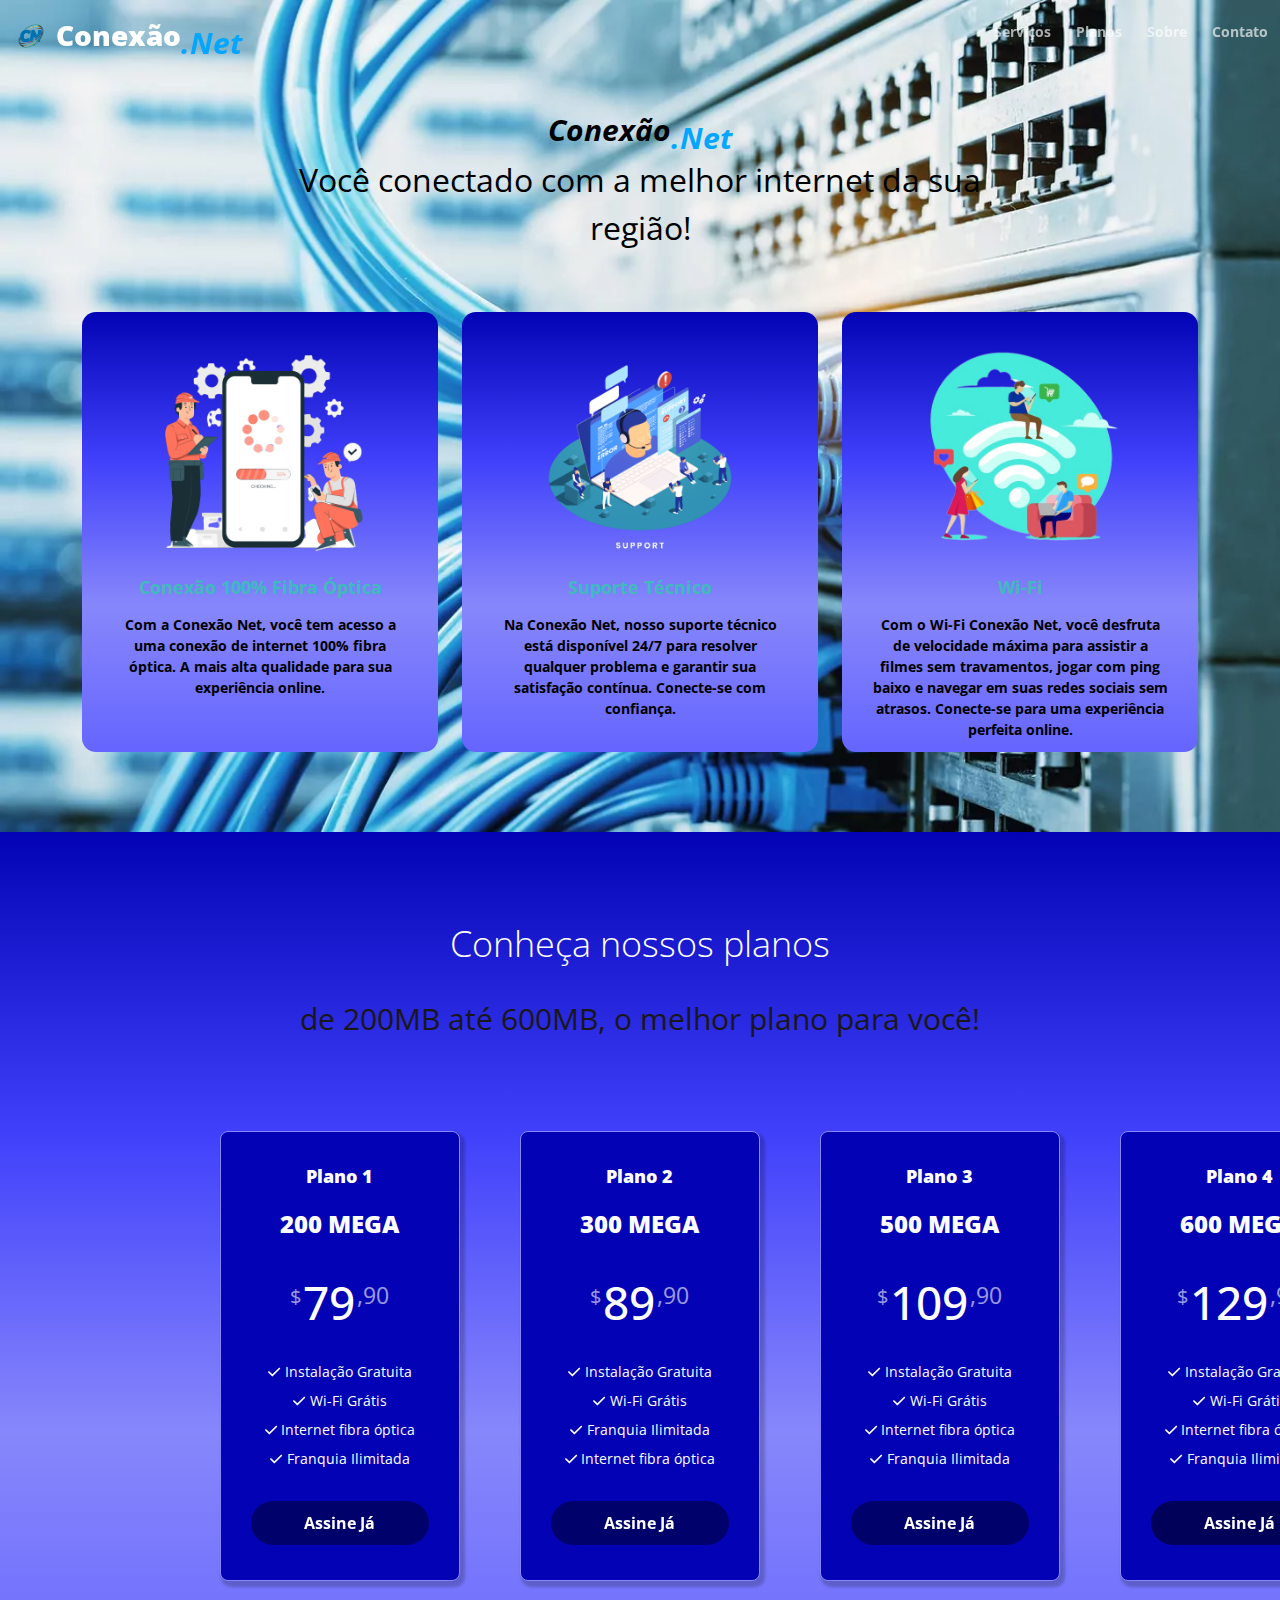
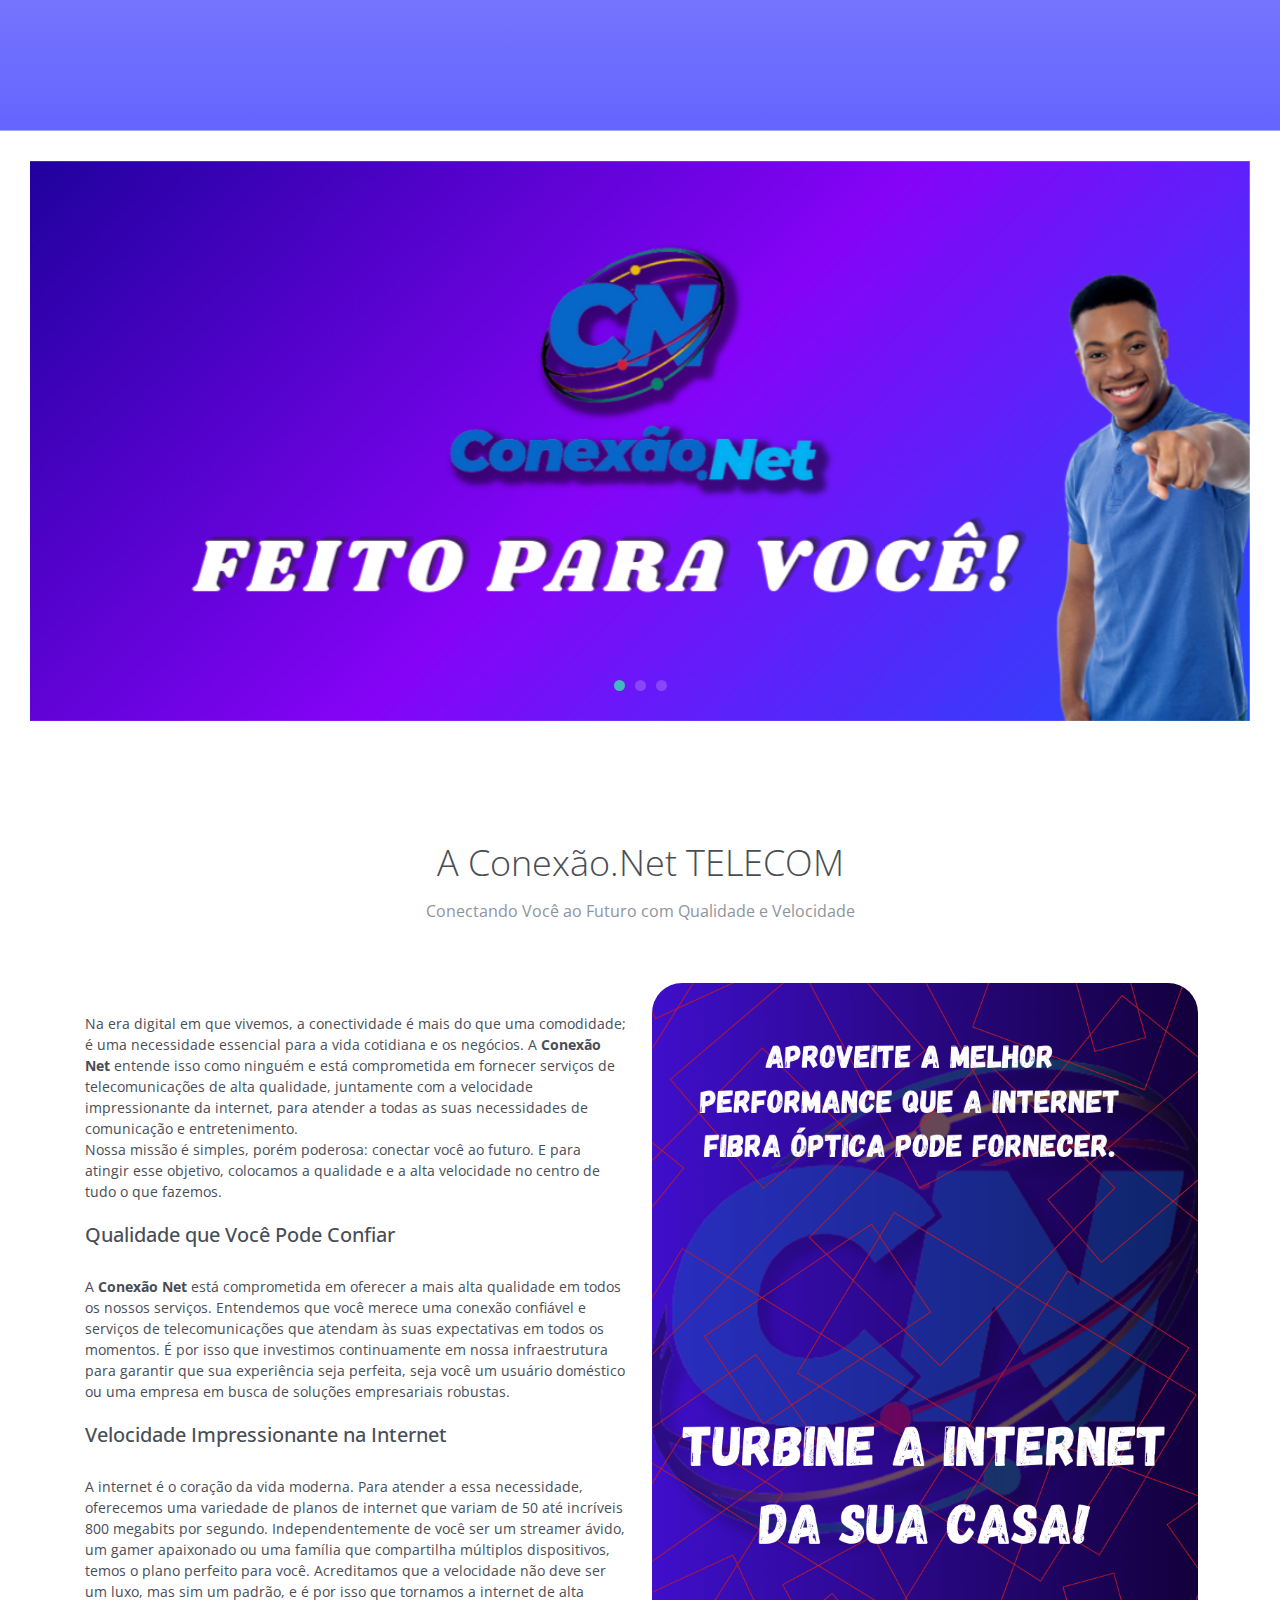
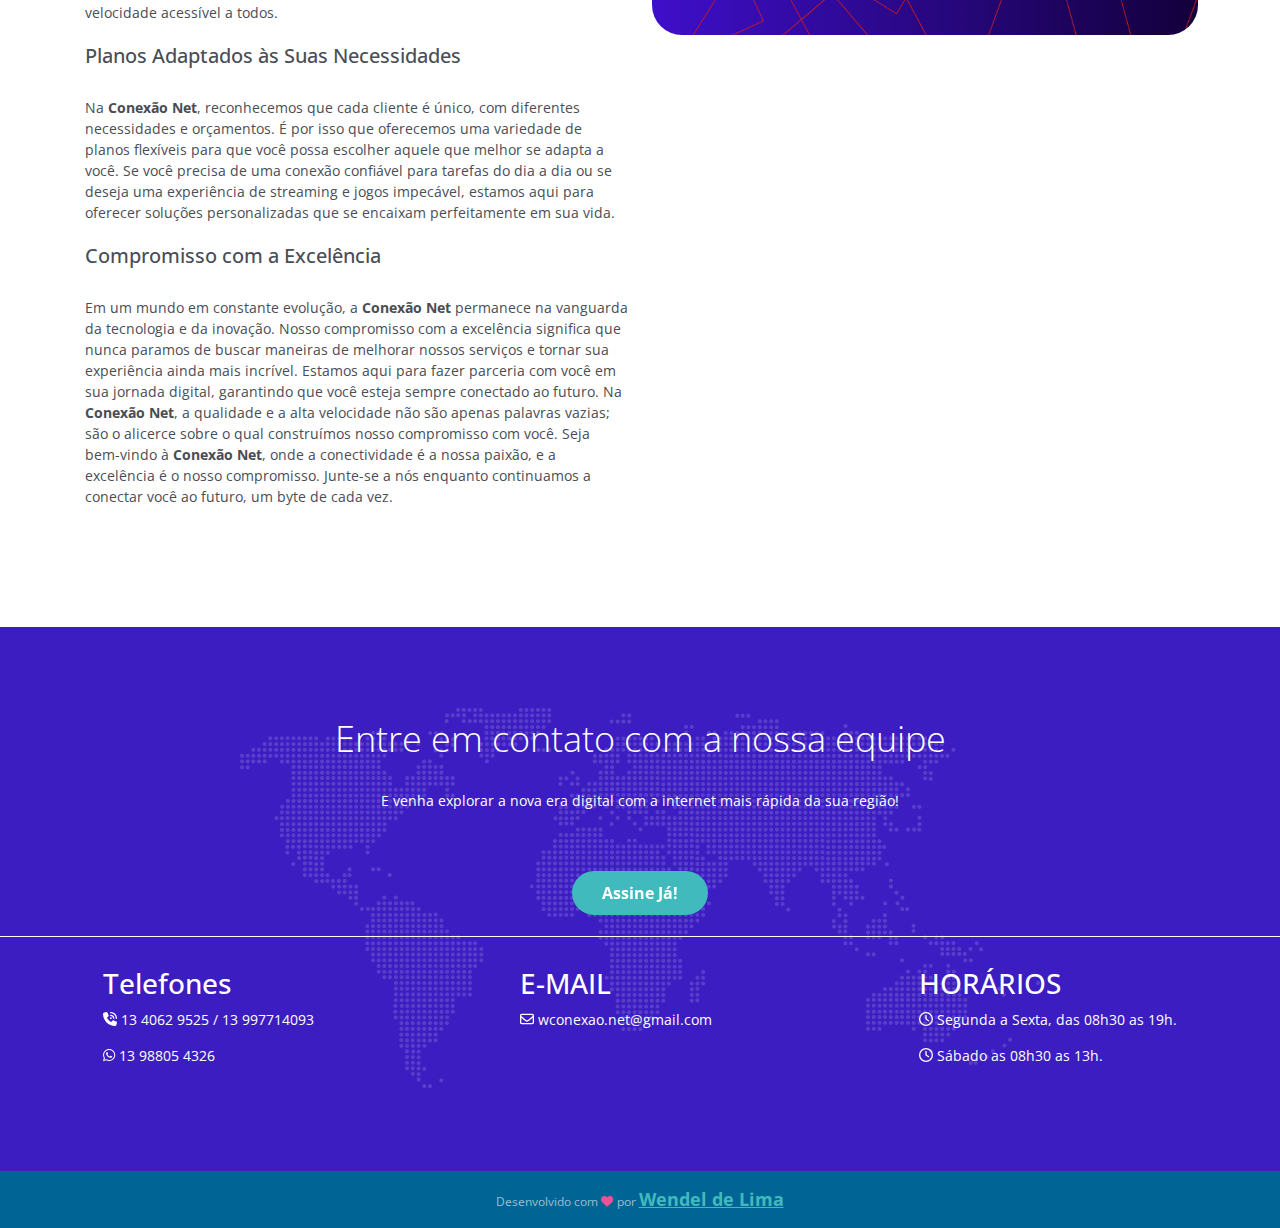
==== commit 7423b662: "deploy" ====
--- a/index.html
+++ b/index.html
@@ -89,6 +89,286 @@
     </header>
     <!--//header-->
 
+    <!--//hero-->
+    <div class="">
+      <div class="imagem-fixada"></div>
+      <!-- Restante do conteúdo da página -->
+      <div class="conteudo">
+        <!-- Seu conteúdo aqui -->
+        <div id="about" class="about-section">
+          <div class="container text-center">
+            <h2 class="text">
+              <span class="sob-text">Conexão</span
+              ><sub class="sub-text">.Net</sub>
+            </h2>
+            <p class="intro">
+              Você conectado com a melhor internet da sua região!
+            </p>
+            <!-- <ul class="technologies list-inline">
+          <li class="list-inline-item">
+            <img src="assets/images/logo-html5.svg" alt="HTML5" />
+          </li>
+          <li class="list-inline-item">
+            <img src="assets/images/logo-css3.svg" alt="CSS3" />
+          </li>
+          <li class="list-inline-item">
+            <img src="assets/images/logo-bootstrap.svg" alt="Bootstrap" />
+          </li>
+          <li class="list-inline-item">
+            <img src="assets/images/logo-js.svg" alt="JavaScript" />
+          </li>
+          <li class="list-inline-item">
+            <img src="assets/images/logo-sass.svg" alt="Sass" />
+          </li>
+        </ul> -->
+
+            <div class="items-wrapper row">
+              <div class="item col-md-4 col-12">
+                <div class="item-inner">
+                  <div class="figure-holder">
+                    <img
+                      class="figure-image fig-img"
+                      src="assets/images/figure-1.png"
+                      alt="image"
+                    />
+                  </div>
+                  <!--//figure-holder-->
+                  <h3 class="item-title">Conexão 100% Fibra Óptica</h3>
+                  <div class="item-desc mb-3">
+                    Com a Conexão Net, você tem acesso a uma conexão de internet
+                    100% fibra óptica. A mais alta qualidade para sua
+                    experiência online.
+                  </div>
+                  <!--//item-desc-->
+                </div>
+                <!--//item-inner-->
+              </div>
+              <!--//item-->
+              <div class="item col-md-4 col-12">
+                <div class="item-inner">
+                  <div class="figure-holder">
+                    <img
+                      class="figure-image"
+                      src="assets/images/figure-2.png"
+                      alt="image"
+                    />
+                  </div>
+                  <!--//figure-holder-->
+                  <h3 class="item-title">Suporte Técnico</h3>
+                  <div class="item-desc mb-3">
+                    Na Conexão Net, nosso suporte técnico está disponível 24/7
+                    para resolver qualquer problema e garantir sua satisfação
+                    contínua. Conecte-se com confiança.
+                  </div>
+                  <!--//item-desc-->
+                </div>
+                <!--//item-inner-->
+              </div>
+              <!--//item-->
+              <div class="item col-md-4 col-12">
+                <div class="item-inner">
+                  <div class="figure-holder">
+                    <img
+                      class="figure-image"
+                      src="assets/images/figure-3.png"
+                      alt="image"
+                    />
+                  </div>
+                  <!--//figure-holder-->
+                  <h3 class="item-title">Wi-Fi</h3>
+                  <div class="item-desc mb-3">
+                    Com o Wi-Fi Conexão Net, você desfruta de velocidade máxima
+                    para assistir a filmes sem travamentos, jogar com ping baixo
+                    e navegar em suas redes sociais sem atrasos. Conecte-se para
+                    uma experiência perfeita online.
+                  </div>
+                  <!--//item-desc-->
+                </div>
+                <!--//item-inner-->
+              </div>
+              <!--//item-->
+            </div>
+            <!--//items-wrapper-->
+          </div>
+          <!--//container-->
+        </div>
+        <!--//about-section-->
+      </div>
+    </div>
+
+    <div id="testimonials" class="testimonials-section text-center">
+      <h2 class="section-title text-center">Conheça nossos planos</h2>
+      <div class="intro text-center">
+        de 200MB até 600MB, o melhor plano para você!
+      </div>
+      <div class="pricing-wrapper">
+        <div class="item items col-md-4 col-12">
+          <div class="item-inner">
+            <h3 class="item-heading">
+              Plano 1<br />
+              <span class="item-heading-desc"><b>200 MEGA</b><br /> </span>
+            </h3>
+            <div class="price-figure">
+              <span class="currency">$</span>
+              <span class="number">79</span>
+              <span class="cent">,90</span>
+            </div>
+            <!--//price-figure-->
+            <ul class="list-unstyled mb-3">
+              <li class="mb-2">
+                <i class="fa-solid fa-check"></i> Instalação Gratuita
+              </li>
+              <li class="mb-2">
+                <i class="fa-solid fa-check"></i> Wi-Fi Grátis
+              </li>
+              <li class="mb-2">
+                <i class="fa-solid fa-check"></i> Internet fibra óptica
+              </li>
+              <li class="mb-2">
+                <i class="fa-solid fa-check"></i> Franquia Ilimitada
+              </li>
+            </ul>
+
+            <a
+              target="_blank"
+              class="btn btn-inverse btn-hover btn-cta"
+              href="https://wa.me/13988054326/?text=Ol%C3%A1%2C%20Conexão Net%20TELECOM!%20Vim%20pelo%20site%20e%20quero%20contratar%20um%20plano."
+              >Assine Já</a
+            >
+          </div>
+          <!--//item-inner-->
+        </div>
+        <!--//item-->
+        <div class="item items col-md-4 col-12">
+          <div class="item-inner">
+            <h3 class="item-heading">
+              Plano 2<br />
+              <span class="item-heading-desc"><b>300 MEGA</b> <br /> </span>
+            </h3>
+
+            <div class="price-figure">
+              <span class="currency">$</span>
+              <span class="number">89</span>
+              <span class="cent">,90</span>
+            </div>
+            <!--//price-figure-->
+            <ul class="list-unstyled mb-3">
+              <li class="mb-2">
+                <i class="fa-solid fa-check"></i> Instalação Gratuita
+              </li>
+              <li class="mb-2">
+                <i class="fa-solid fa-check"></i> Wi-Fi Grátis
+              </li>
+              <li class="mb-2">
+                <i class="fa-solid fa-check"></i> Franquia Ilimitada
+              </li>
+              <li class="mb-2">
+                <i class="fa-solid fa-check"></i> Internet fibra óptica
+              </li>
+            </ul>
+            <a
+              target="_blank"
+              class="btn btn-inverse btn-hover btn-cta"
+              href="https://wa.me/13988054326/?text=Ol%C3%A1%2C%20Conexão Net%20TELECOM!%20Vim%20pelo%20site%20e%20quero%20contratar%20um%20plano."
+              >Assine Já</a
+            >
+          </div>
+          <!--//item-inner-->
+        </div>
+        <!--//item-->
+
+        <div class="item items col-md-4 col-12">
+          <div class="item-inner">
+            <h3 class="item-heading">
+              Plano 3<br />
+              <span class="item-heading-desc"><b>500 MEGA</b> <br /> </span>
+            </h3>
+            <div class="price-figure">
+              <span class="currency">$</span>
+              <span class="number">109</span>
+              <span class="cent">,90</span>
+            </div>
+            <!--//price-figure-->
+            <ul class="list-unstyled mb-3">
+              <li class="mb-2">
+                <i class="fa-solid fa-check"></i> Instalação Gratuita
+              </li>
+              <li class="mb-2">
+                <i class="fa-solid fa-check"></i> Wi-Fi Grátis
+              </li>
+              <li class="mb-2">
+                <i class="fa-solid fa-check"></i> Internet fibra óptica
+              </li>
+              <li class="mb-2">
+                <i class="fa-solid fa-check"></i> Franquia Ilimitada
+              </li>
+            </ul>
+
+            <a
+              target="_blank"
+              class="btn btn-inverse btn-hover btn-cta"
+              href="https://wa.me/13988054326/?text=Ol%C3%A1%2C%20Conexão Net%20TELECOM!%20Vim%20pelo%20site%20e%20quero%20contratar%20um%20plano."
+              target="_blank"
+              >Assine Já</a
+            >
+          </div>
+          <!--//item-inner-->
+        </div>
+        <!--//item-->
+
+        <div class="item items col-md-4 col-12">
+          <div class="item-inner">
+            <h3 class="item-heading">
+              Plano 4<br /><span class="item-heading-desc"
+                ><b>600 MEGA</b> <br />
+              </span>
+            </h3>
+            <div class="price-figure">
+              <span class="currency">$</span>
+              <span class="number">129</span>
+              <span class="cent">,90</span>
+            </div>
+            <!--//price-figure-->
+            <ul class="list-unstyled mb-3">
+              <li class="mb-2">
+                <i class="fa-solid fa-check"></i> Instalação Gratuita
+              </li>
+              <li class="mb-2">
+                <i class="fa-solid fa-check"></i> Wi-Fi Grátis
+              </li>
+              <li class="mb-2">
+                <i class="fa-solid fa-check"></i> Internet fibra óptica
+              </li>
+              <li class="mb-2">
+                <i class="fa-solid fa-check"></i> Franquia Ilimitada
+              </li>
+            </ul>
+            <a
+              target="_blank"
+              class="btn btn-inverse btn-hover hover btn-cta"
+              href="https://wa.me/13988054326/?text=Ol%C3%A1%2C%20Conexão Net%20TELECOM!%20Vim%20pelo%20site%20e%20quero%20contratar%20um%20plano."
+              >Assine Já</a
+            >
+          </div>
+          <!--//item-inner-->
+        </div>
+        <!--//item-->
+      </div>
+      <!--//pricing-wrapper-->
+      <div class="container text-center">
+        <div class="pricing-wrapper row">
+          <!--//item-->
+
+          <!--//item-->
+
+          <!--//item-inner-->
+        </div>
+        <!--//item-->
+      </div>
+      <!--//pricing-wrapper-->
+      <!--//container-->
+    </div>
+    <!--//testimonials-->
     <div id="hero" class="hero-section">
       <div
         id="hero-carousel"
@@ -153,7 +433,7 @@
                 </p>
                 <a
                   class="btn btn-primary btn-cta"
-                  href="https://wa.me/13991610463/?text=Ol%C3%A1%2C%20Conexão Net%20TELECOM!%20Vim%20pelo%20site%20e%20quero%20contratar%20um%20plano."
+                  href="https://wa.me/13988054326/?text=Ol%C3%A1%2C%20Conexão Net%20TELECOM!%20Vim%20pelo%20site%20e%20quero%20contratar%20um%20plano."
                   target="_blank"
                   >Download Now</a
                 > -->
@@ -181,7 +461,7 @@
                 </p>
                 <a
                   class="btn btn-primary btn-cta"
-                  href="https://wa.me/13991610463/?text=Ol%C3%A1%2C%20Conexão Net%20TELECOM!%20Vim%20pelo%20site%20e%20quero%20contratar%20um%20plano."
+                  href="https://wa.me/13988054326/?text=Ol%C3%A1%2C%20Conexão Net%20TELECOM!%20Vim%20pelo%20site%20e%20quero%20contratar%20um%20plano."
                   target="_blank"
                   >Get Started</a
                 > -->
@@ -195,277 +475,9 @@
       </div>
       <!--//carousel-->
     </div>
-    <!--//hero-->
-
-    <div id="about" class="about-section">
-      <div class="container text-center">
-        <h2 class="text">
-          <span class="highlight">Conexão</span><sub class="sub-text">.Net</sub>
-        </h2>
-        <p class="intro">Você conectado com a melhor internet da sua região!</p>
-        <!-- <ul class="technologies list-inline">
-          <li class="list-inline-item">
-            <img src="assets/images/logo-html5.svg" alt="HTML5" />
-          </li>
-          <li class="list-inline-item">
-            <img src="assets/images/logo-css3.svg" alt="CSS3" />
-          </li>
-          <li class="list-inline-item">
-            <img src="assets/images/logo-bootstrap.svg" alt="Bootstrap" />
-          </li>
-          <li class="list-inline-item">
-            <img src="assets/images/logo-js.svg" alt="JavaScript" />
-          </li>
-          <li class="list-inline-item">
-            <img src="assets/images/logo-sass.svg" alt="Sass" />
-          </li>
-        </ul> -->
-
-        <div class="items-wrapper row">
-          <div class="item col-md-4 col-12">
-            <div class="item-inner">
-              <div class="figure-holder">
-                <img
-                  class="figure-image fig-img"
-                  src="assets/images/figure-1.png"
-                  alt="image"
-                />
-              </div>
-              <!--//figure-holder-->
-              <h3 class="item-title">Conexão 100% Fibra Óptica</h3>
-              <div class="item-desc mb-3">
-                Com a Conexão Net, você tem acesso a uma conexão de internet
-                100% fibra óptica. A mais alta qualidade para sua experiência
-                online.
-              </div>
-              <!--//item-desc-->
-            </div>
-            <!--//item-inner-->
-          </div>
-          <!--//item-->
-          <div class="item col-md-4 col-12">
-            <div class="item-inner">
-              <div class="figure-holder">
-                <img
-                  class="figure-image"
-                  src="assets/images/figure-2.png"
-                  alt="image"
-                />
-              </div>
-              <!--//figure-holder-->
-              <h3 class="item-title">Suporte Técnico</h3>
-              <div class="item-desc mb-3">
-                Na Conexão Net, nosso suporte técnico está disponível 24/7 para
-                resolver qualquer problema e garantir sua satisfação contínua.
-                Conecte-se com confiança.
-              </div>
-              <!--//item-desc-->
-            </div>
-            <!--//item-inner-->
-          </div>
-          <!--//item-->
-          <div class="item col-md-4 col-12">
-            <div class="item-inner">
-              <div class="figure-holder">
-                <img
-                  class="figure-image"
-                  src="assets/images/figure-3.png"
-                  alt="image"
-                />
-              </div>
-              <!--//figure-holder-->
-              <h3 class="item-title">Wi-Fi</h3>
-              <div class="item-desc mb-3">
-                Com o Wi-Fi Conexão Net, você desfruta de velocidade máxima para
-                assistir a filmes sem travamentos, jogar com ping baixo e
-                navegar em suas redes sociais sem atrasos. Conecte-se para uma
-                experiência perfeita online.
-              </div>
-              <!--//item-desc-->
-            </div>
-            <!--//item-inner-->
-          </div>
-          <!--//item-->
-        </div>
-        <!--//items-wrapper-->
-      </div>
-      <!--//container-->
-    </div>
-    <!--//about-section-->
-
-    <div id="testimonials" class="testimonials-section text-center">
-      <h2 class="section-title text-center">Conheça nossos planos</h2>
-      <div class="intro text-center">
-        de 200MB até 600MB, o melhor plano para você!
-      </div>
-      <div class="pricing-wrapper">
-        <div class="item items col-md-4 col-12">
-          <div class="item-inner">
-            <h3 class="item-heading">
-              Plano 1<br />
-              <span class="item-heading-desc"><b>200 MEGA</b><br /> </span>
-            </h3>
-            <div class="price-figure">
-              <span class="currency">$</span>
-              <span class="number">79</span>
-              <span class="cent">,90</span>
-            </div>
-            <!--//price-figure-->
-            <ul class="list-unstyled mb-3">
-              <li class="mb-2">
-                <i class="fa-solid fa-check"></i> Instalação Gratuita
-              </li>
-              <li class="mb-2">
-                <i class="fa-solid fa-check"></i> Wi-Fi Grátis
-              </li>
-              <li class="mb-2">
-                <i class="fa-solid fa-check"></i> Internet fibra óptica
-              </li>
-              <li class="mb-2">
-                <i class="fa-solid fa-check"></i> Franquia Ilimitada
-              </li>
-            </ul>
-
-            <a
-              class="btn btn-inverse btn-hover btn-cta"
-              href="https://wa.me/13991610463/?text=Ol%C3%A1%2C%20Conexão Net%20TELECOM!%20Vim%20pelo%20site%20e%20quero%20contratar%20um%20plano."
-              >Assine Já</a
-            >
-          </div>
-          <!--//item-inner-->
-        </div>
-        <!--//item-->
-        <div class="item items col-md-4 col-12">
-          <div class="item-inner">
-            <h3 class="item-heading">
-              Plano 2<br />
-              <span class="item-heading-desc"><b>300 MEGA</b> <br /> </span>
-            </h3>
-
-            <div class="price-figure">
-              <span class="currency">$</span>
-              <span class="number">89</span>
-              <span class="cent">,90</span>
-            </div>
-            <!--//price-figure-->
-            <ul class="list-unstyled mb-3">
-              <li class="mb-2">
-                <i class="fa-solid fa-check"></i> Instalação Gratuita
-              </li>
-              <li class="mb-2">
-                <i class="fa-solid fa-check"></i> Wi-Fi Grátis
-              </li>
-              <li class="mb-2">
-                <i class="fa-solid fa-check"></i> Franquia Ilimitada
-              </li>
-              <li class="mb-2">
-                <i class="fa-solid fa-check"></i> Internet fibra óptica
-              </li>
-            </ul>
-            <a
-              class="btn btn-inverse btn-hover btn-cta"
-              href="https://wa.me/13991610463/?text=Ol%C3%A1%2C%20Conexão Net%20TELECOM!%20Vim%20pelo%20site%20e%20quero%20contratar%20um%20plano."
-              >Assine Já</a
-            >
-          </div>
-          <!--//item-inner-->
-        </div>
-        <!--//item-->
-
-        <div class="item items col-md-4 col-12">
-          <div class="item-inner">
-            <h3 class="item-heading">
-              Plano 3<br />
-              <span class="item-heading-desc"><b>500 MEGA</b> <br /> </span>
-            </h3>
-            <div class="price-figure">
-              <span class="currency">$</span>
-              <span class="number">109</span>
-              <span class="cent">,90</span>
-            </div>
-            <!--//price-figure-->
-            <ul class="list-unstyled mb-3">
-              <li class="mb-2">
-                <i class="fa-solid fa-check"></i> Instalação Gratuita
-              </li>
-              <li class="mb-2">
-                <i class="fa-solid fa-check"></i> Wi-Fi Grátis
-              </li>
-              <li class="mb-2">
-                <i class="fa-solid fa-check"></i> Internet fibra óptica
-              </li>
-              <li class="mb-2">
-                <i class="fa-solid fa-check"></i> Franquia Ilimitada
-              </li>
-            </ul>
-
-            <a
-              class="btn btn-inverse btn-hover btn-cta"
-              href="https://wa.me/13991610463/?text=Ol%C3%A1%2C%20Conexão Net%20TELECOM!%20Vim%20pelo%20site%20e%20quero%20contratar%20um%20plano."
-              target="_blank"
-              >Assine Já</a
-            >
-          </div>
-          <!--//item-inner-->
-        </div>
-        <!--//item-->
-
-        <div class="item items col-md-4 col-12">
-          <div class="item-inner">
-            <h3 class="item-heading">
-              Plano 4<br /><span class="item-heading-desc"
-                ><b>600 MEGA</b> <br />
-              </span>
-            </h3>
-            <div class="price-figure">
-              <span class="currency">$</span>
-              <span class="number">129</span>
-              <span class="cent">,90</span>
-            </div>
-            <!--//price-figure-->
-            <ul class="list-unstyled mb-3">
-              <li class="mb-2">
-                <i class="fa-solid fa-check"></i> Instalação Gratuita
-              </li>
-              <li class="mb-2">
-                <i class="fa-solid fa-check"></i> Wi-Fi Grátis
-              </li>
-              <li class="mb-2">
-                <i class="fa-solid fa-check"></i> Internet fibra óptica
-              </li>
-              <li class="mb-2">
-                <i class="fa-solid fa-check"></i> Franquia Ilimitada
-              </li>
-            </ul>
-            <a
-              class="btn btn-inverse btn-hover hover btn-cta"
-              href="https://wa.me/13991610463/?text=Ol%C3%A1%2C%20Conexão Net%20TELECOM!%20Vim%20pelo%20site%20e%20quero%20contratar%20um%20plano."
-              >Assine Já</a
-            >
-          </div>
-          <!--//item-inner-->
-        </div>
-        <!--//item-->
-      </div>
-      <!--//pricing-wrapper-->
-      <div class="container text-center">
-        <div class="pricing-wrapper row">
-          <!--//item-->
-
-          <!--//item-->
-
-          <!--//item-inner-->
-        </div>
-        <!--//item-->
-      </div>
-      <!--//pricing-wrapper-->
-      <!--//container-->
-    </div>
-    <!--//testimonials-->
-
     <div id="features" class="features-section">
       <div class="container text-center">
-        <h2 class="section-title">A Conexão Net TELECOM</h2>
+        <h2 class="section-title">A Conexão.Net TELECOM</h2>
         <p class="intro">
           Conectando Você ao Futuro com Qualidade e Velocidade
         </p>
@@ -560,7 +572,7 @@
             >
               <img
                 class="img-fluid img-about"
-                src="assets/images/feature-1.jpeg"
+                src="assets/images/feature-1.png"
                 alt="screenshot"
               />
             </div>
@@ -696,7 +708,7 @@
     <!-- <div class="text-center mt-5">
           <a
             class="btn btn-cta btn-primary"
-            href="https://wa.me/13991610463/?text=Ol%C3%A1%2C%20Conexão Net%20TELECOM!%20Vim%20pelo%20site%20e%20quero%20contratar%20um%20plano."
+            href="https://wa.me/13988054326/?text=Ol%C3%A1%2C%20Conexão Net%20TELECOM!%20Vim%20pelo%20site%20e%20quero%20contratar%20um%20plano."
             target="_blank"
             >Contact Us</a
           >
@@ -707,6 +719,7 @@
 
     <!--//pricing-section-->
     <div id="contact" class="contact-section">
+      
       <div class="container text-center">
         <h2 class="section-title">Entre em contato com a nossa equipe</h2>
         <div class="contact-content">
@@ -717,9 +730,26 @@
         </div>
         <a
           class="btn btn-cta btn-hover btn-primary"
-          href="https://wa.me/13991610463/?text=Ol%C3%A1%2C%20Conexão Net%20TELECOM!%20Vim%20pelo%20site%20e%20quero%20contratar%20um%20plano."
+          href="https://wa.me/13988054326/?text=Ol%C3%A1%2C%20Conexão Net%20TELECOM!%20Vim%20pelo%20site%20e%20quero%20contratar%20um%20plano."
           >Assine Já!</a
         >
+      </div>
+    </br>
+      <div class="info-contact">
+        <div>
+          <h3>Telefones</h3>
+          <p> <i class="fa-solid fa-phone-volume"></i> 13 4062 9525 / 13 997714093</p>
+          <p> <i class="fa-brands fa-whatsapp"></i> 13 98805 4326</p>
+        </div>
+        <div>
+          <h3>E-MAIL</h3>
+          <a><i class="fa-regular fa-envelope"></i> wconexao.net@gmail.com</a>
+        </div>
+        <div>
+          <h3>HORÁRIOS</h3>
+          <p><i class="fa-regular fa-clock"></i> Segunda a Sexta, das 08h30 as 19h.</p>
+          <p> <i class="fa-regular fa-clock"></i> Sábado as 08h30 as 13h.</p>
+        </div>
       </div>
       <!--//container-->
     </div>
--- a/assets/css/styles.css
+++ b/assets/css/styles.css
@@ -170,12 +170,20 @@
   -ms-transition: none;
   -o-transition: none;
 }
-.sub-text{
+.sub-text {
   color: #00a6ff;
-  font-size: 1.7rem;
+  font-size: 1.9rem;
   font-weight: bold;
   font-style: italic;
 }
+.sob-text {
+  color: #000;
+  font-size: 1.9rem;
+  font-weight: bold;
+  font-style: italic;
+
+}
+
 .header.header-scrolled {
   background: #fff;
   -webkit-box-shadow: 0 0 4px rgba(0, 0, 0, 0.5);
@@ -386,8 +394,9 @@
 
 /* ======= Hero Section ======= */
 .hero-section {
+  margin: 30px 30px;
   min-height: 560px;
-  background:transparent;
+  background: transparent;
   position: relative;
 }
 
@@ -467,8 +476,8 @@
     background-size: contain;
     background-repeat: no-repeat;
     height: 100%; /* Ajuste conforme necessário */
-     width: 100%;
-  } 
+    width: 100%;
+  }
 
   .hero-section .figure-holder-wrapper {
     display: none; /* Esconder a figura de imagem em dispositivos móveis, se necessário */
@@ -511,9 +520,104 @@
   font-weight: 300;
 }
 
+/* content bg */
+.section {
+  position: relative;
+  width: 100%;
+  height: 100vh;
+  overflow: hidden;
+}
+
+.imagem-fixada {
+  background-image: url("../images/bg-ctn.webp");
+  background-size: cover;
+  background-attachment: fixed;
+  position: absolute;
+  top: 0;
+  left: 0;
+  width: 100%;
+  height: 200vh;
+  z-index: -1; /* Coloca a imagem por trás do conteúdo */
+}
+
+.conteudo {
+  padding: 20px;
+}
+
+.about-section .items-wrapper .item-inner:hover {
+  opacity: 2;
+  background-color: #4040fb;
+  transform: scale(1.1);
+  box-shadow: 0 0 10px 5px rgba(255, 255, 255, 0.8); /* Adiciona um brilho branco */
+  font-size: 16px;
+  font-weight: bolder !important;
+  margin: 10px 10px !important;
+  padding: 10px;
+} 
+
+@media (max-width: 1200px) {
+  .about-section .items-wrapper .item-inner:hover {
+    opacity: 2;
+    background-color: #4040fb;
+    transform: scale(1.1);
+    box-shadow: 0 0 10px 5px rgba(255, 255, 255, 0.8); /* Adiciona um brilho branco */
+  } 
+
+  .about-section .items-wrapper .item-inner {
+    transition: 0.5s;
+    border-radius: 14px;
+    padding: 30px;
+    margin: 20px 0 !important;
+    height: auto !important;
+    width: 100% !important;
+  }
+
+}
+
+@media (max-width: 767.98px) {
+  .imagem-fixada {
+    display: none;
+  }
+
+  .about-section .items-wrapper .figure-holder {
+    margin-bottom: 15px;
+    vertical-align: bottom;
+  }
+
+  .about-section .items-wrapper .figure-image {
+    max-width: 220px;
+  }
+  .about-section .items-wrapper .item-inner {
+    border: 2px solid black;
+    border-radius: 14px;
+    padding: 30px;
+    margin: 20px 0 !important;
+    height: auto !important;
+    width: 100% !important;
+  }
+
+  .about-section .items-wrapper .item-title {
+    color: #40babd;
+    font-size: 18px;
+    font-weight: bold;
+    margin: 0;
+    margin-bottom: 15px;
+  }
+
+  .about-section .items-wrapper .item-desc {
+    color: black;
+  }
+}
+
+.section + .section .imagem-fixada {
+  display: none; /* Oculta a imagem fixa nas seções subsequentes */
+}
+
+/* end */
+
 .about-section .intro {
-  color: #8e949e;
-  font-size: 16px;
+  color: black;
+  font-size: 32px;
   max-width: 760px;
   margin: 0 auto;
   margin-bottom: 60px;
@@ -533,8 +637,14 @@
 }
 
 .about-section .items-wrapper .item-inner {
+  transition: 0.5s;
+  border-radius: 14px;
   padding: 30px;
-}
+  background: linear-gradient(to bottom, #0303b5, #4040fb, #8787fb, #6565ff)
+    no-repeat center center;
+
+  height: 440px;
+  }
 
 .about-section .items-wrapper .item-title {
   color: #40babd;
@@ -545,7 +655,8 @@
 }
 
 .about-section .items-wrapper .item-desc {
-  color: #616670;
+  color: black;
+  font-weight: bold;
 }
 
 .technologies {
@@ -636,7 +747,7 @@
 
 /* ======= Testimonials Section ======= */
 .testimonials-section {
-  background: linear-gradient(to bottom, #006494, #173442, rgb(14, 25, 31), #153341)
+  background: linear-gradient(to bottom, #0303b5, #4040fb, #8787fb, #6565ff)
     no-repeat center center;
   padding-top: 90px;
   padding-bottom: 90px;
@@ -813,8 +924,8 @@
 }
 
 .testimonials-section .intro {
-  color: #8e949e;
-  font-size: 18px;
+  color: #191717;
+  font-size: 30px;
   max-width: 760px;
   margin: 0 auto;
   margin-bottom: 60px;
@@ -854,18 +965,21 @@
   color: rgba(0, 0, 0, 0.4);
 }
 
-.items:hover {
-  box-shadow: 0 2px 4px rgba(0, 0, 0, 0.1);
-  opacity: 1;
-  transition: 0.5s;
-  -webkit-transform: scale(1.1);
-  -ms-transform: scale(1.1);
+.pricing-wrapper .items .item-inner {
+  transition: 0.8s;
+}
+
+.pricing-wrapper .items .item-inner:hover {
+  opacity: 2;
+  background-color: #4040fb;
   transform: scale(1.1);
-}
+  box-shadow: 0 0 10px 5px rgba(255, 255, 255, 0.8); /* Adiciona um brilho branco */
+}
+
 .pricing-wrapper .items .item-inner {
-  background: #006494;
+  background: #0303b5;
   box-shadow: 3px 4px 3px 2px rgba(0, 0, 0, 0.2);
-  border: 1PX SOLID;
+  border: 1px solid #8787fb;
 }
 .pricing-wrapper .item-1 .item-inner {
   background: #09968f;
@@ -1221,7 +1335,6 @@
   }
 }
 @media (min-width: 768px) {
-
   .feature-nav {
     text-align: left;
     padding-left: 30px;
@@ -1238,7 +1351,6 @@
 }
 
 @media (min-width: 992px) {
-
   .main-nav .nav .nav-item {
     margin-right: 25px;
   }
@@ -1257,7 +1369,6 @@
 }
 
 @media (min-width: 1200px) {
-  
   .hero-section .figure-holder .figure-image {
     width: 570px;
     bottom: 0;
@@ -1268,3 +1379,11 @@
 .txt-wdl {
   font-size: 18px;
 }
+
+.info-contact {
+  border-top: 1px solid white;
+  padding-top: 30px;
+  display: flex;
+  justify-content: space-around;
+  align-items: top;
+}